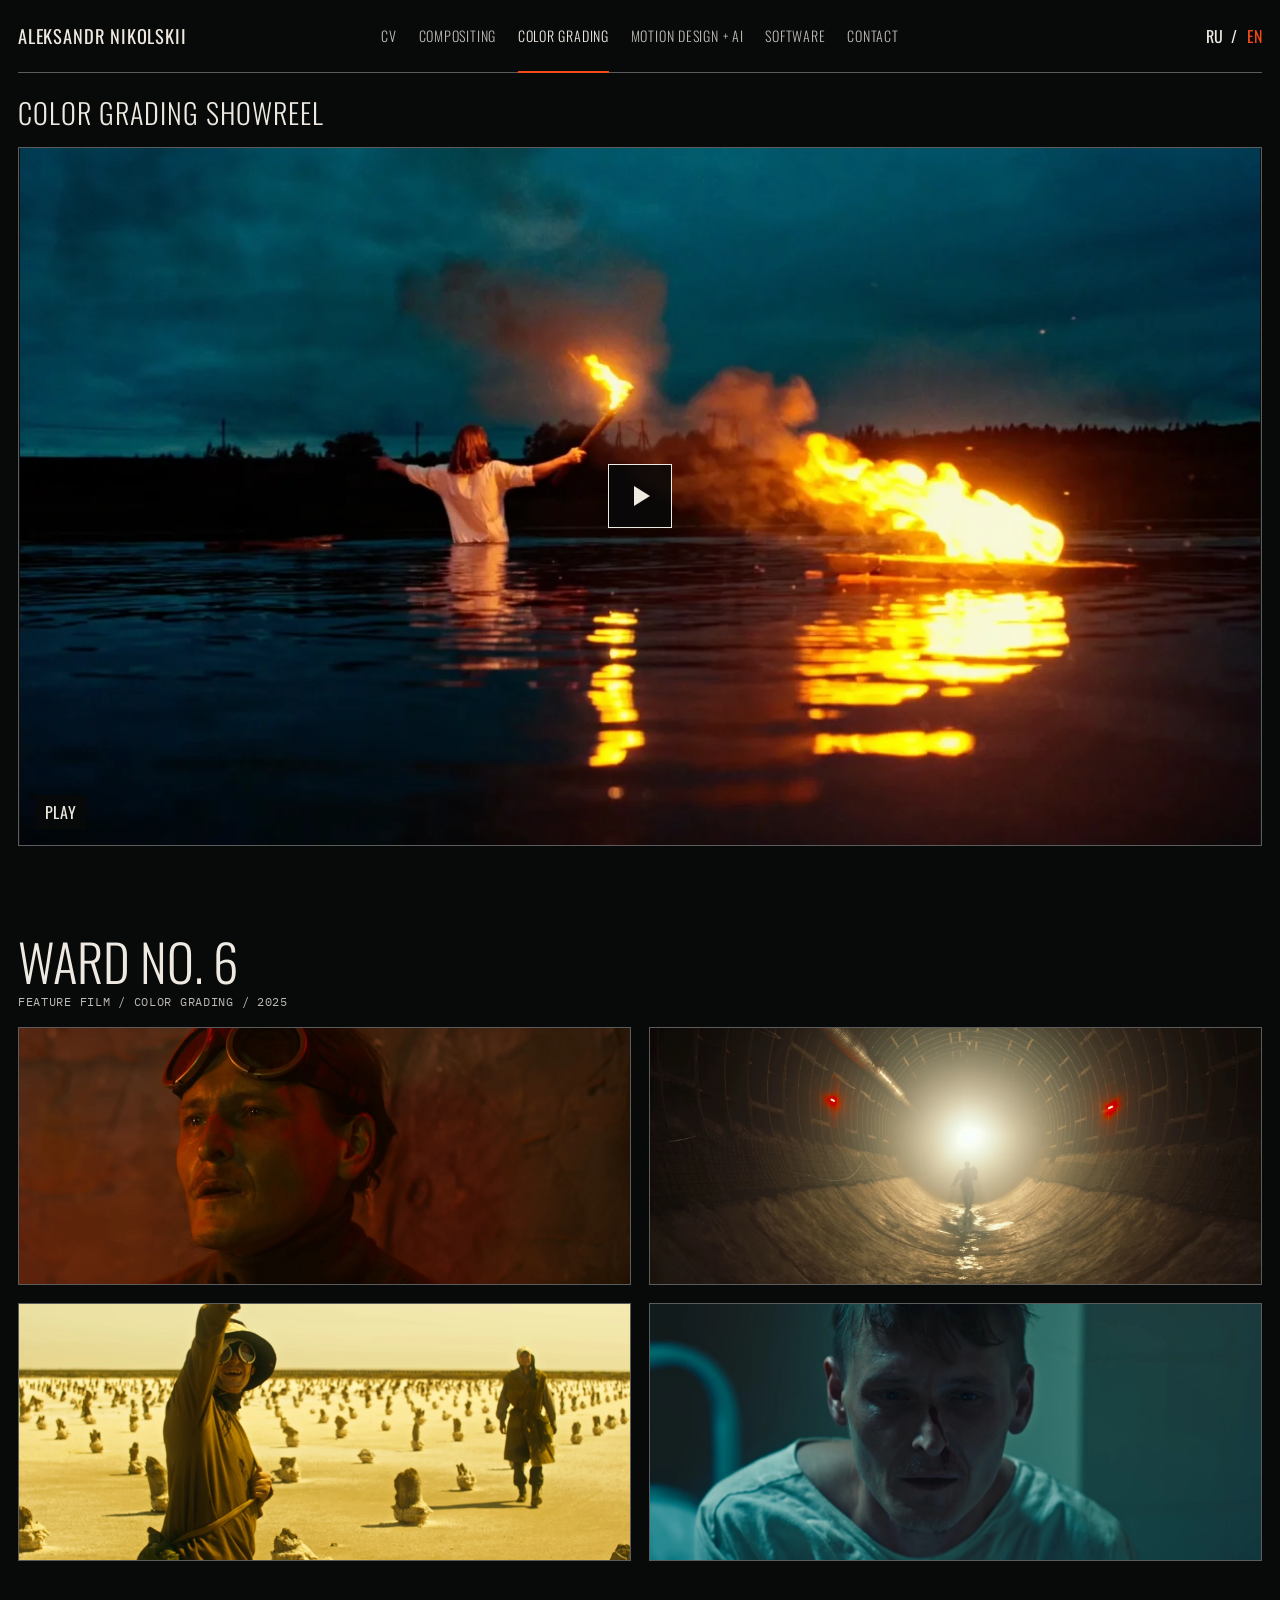
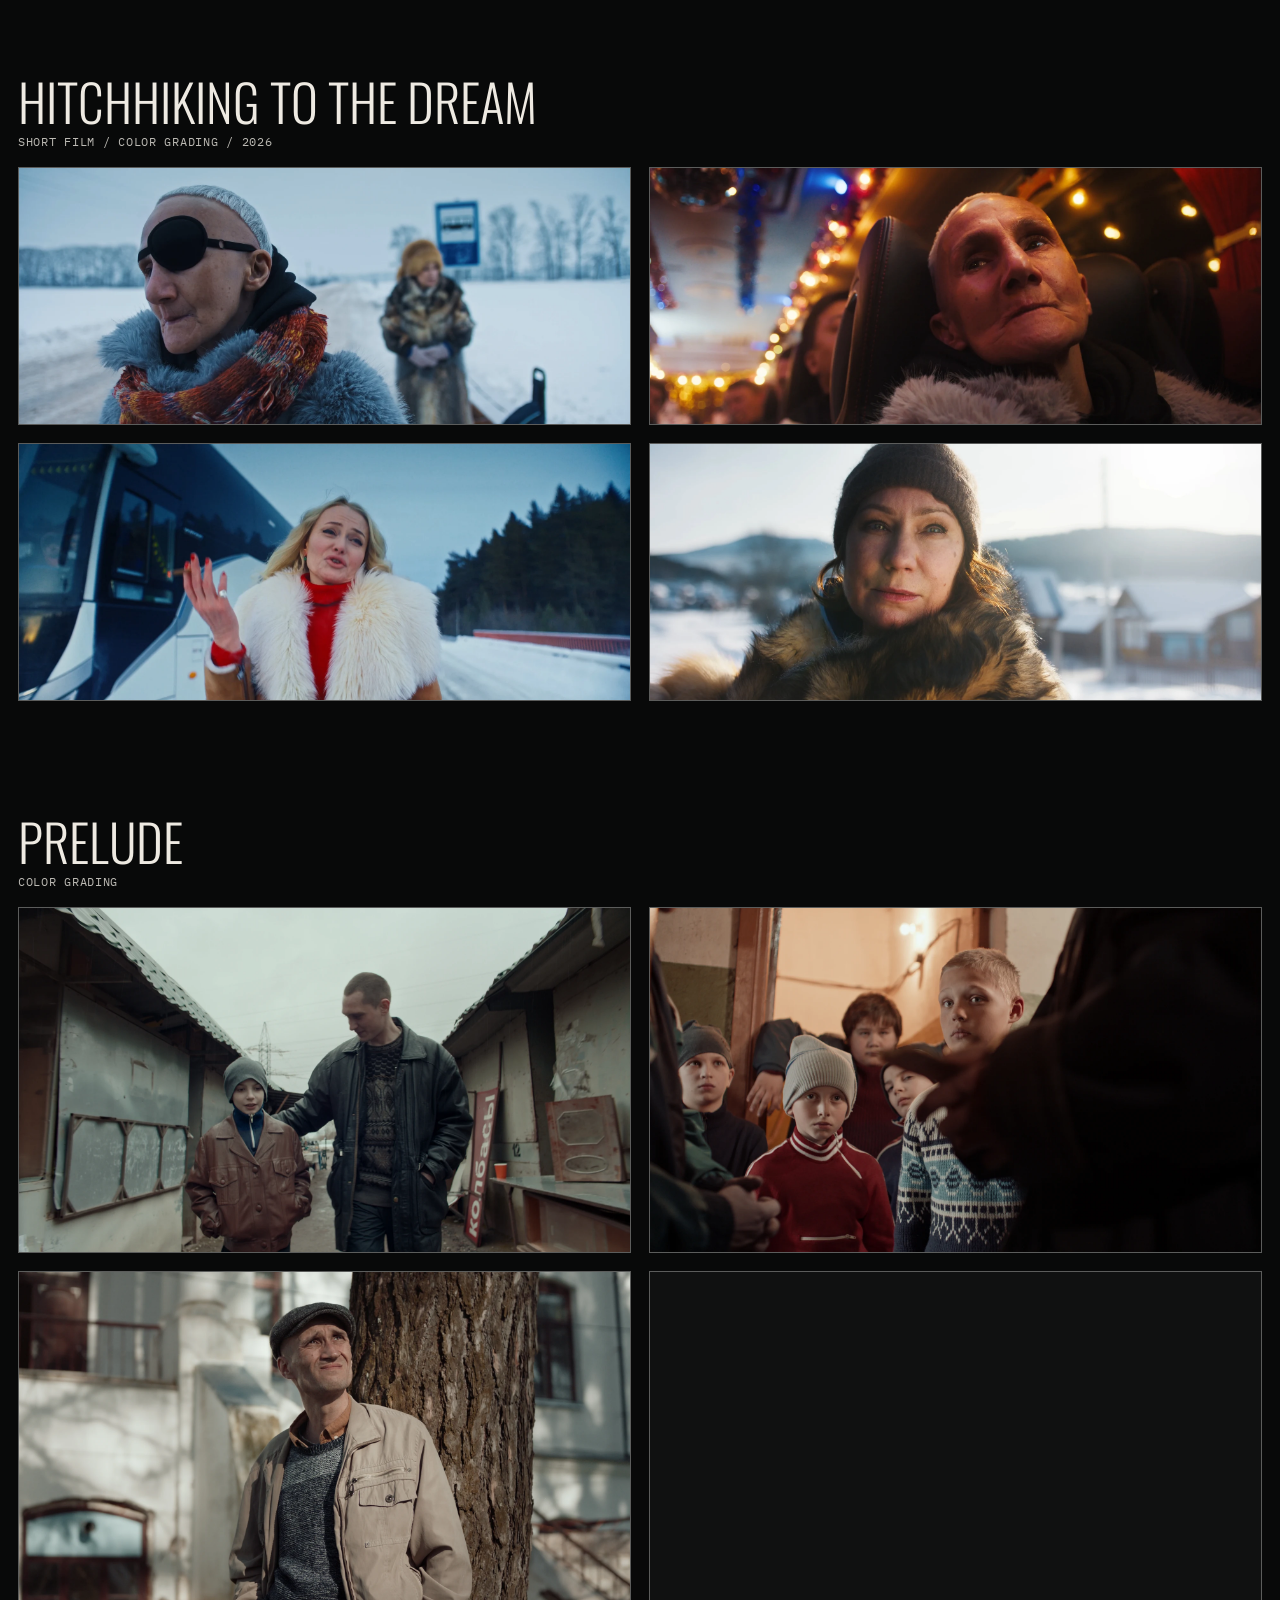
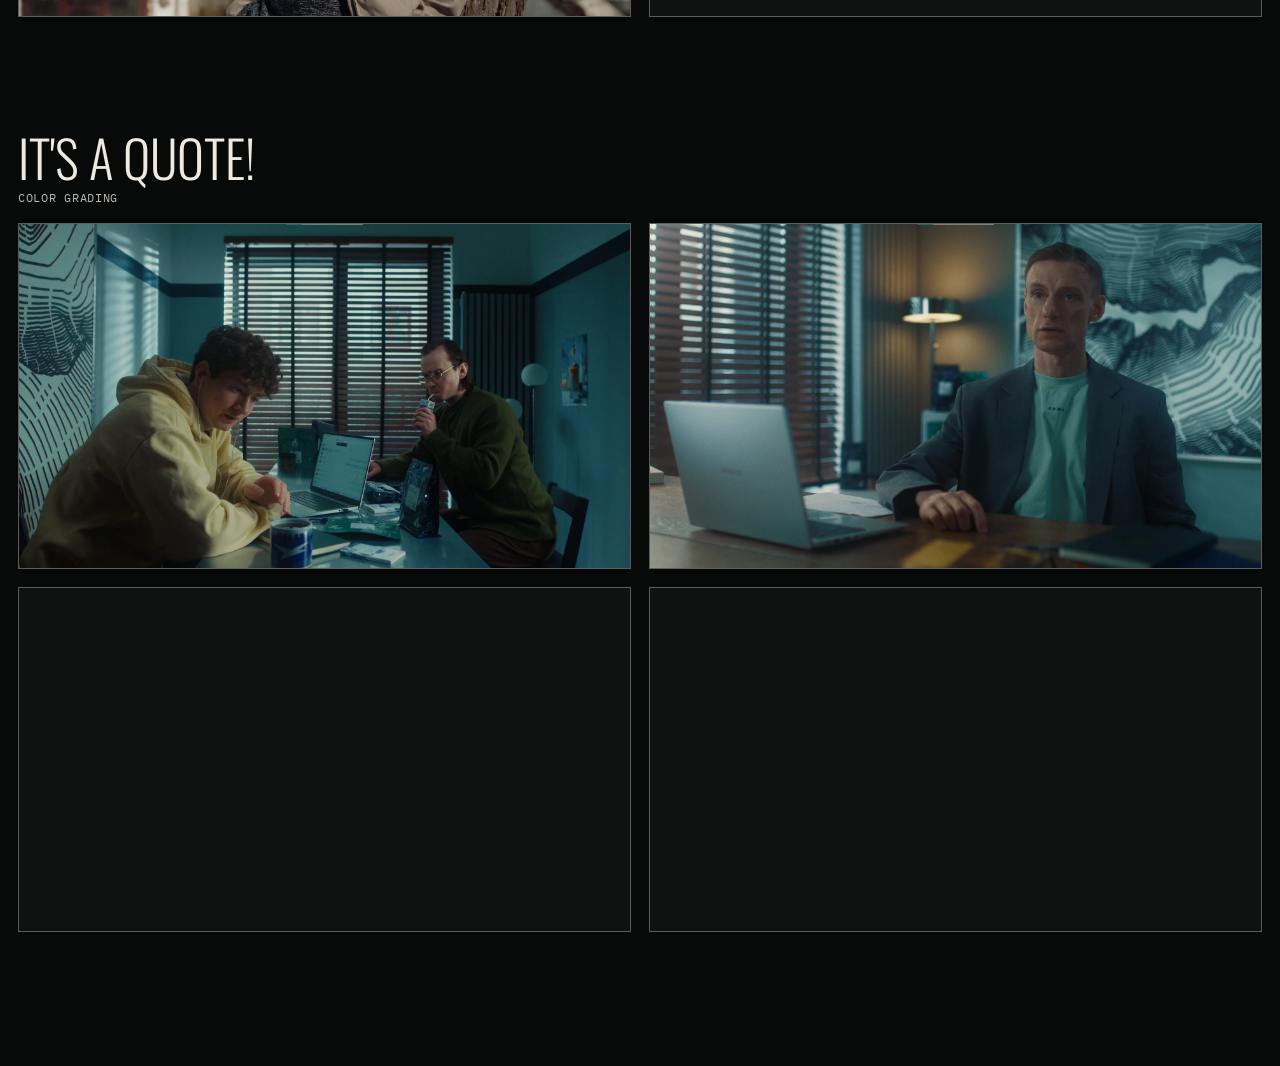
==== color.html @ 674ba4f7 "Publish mobile CV without portrait and consistent Contact labels" ====
<!doctype html>
<html lang="en">
<head>
  <meta charset="utf-8">
  <meta name="viewport" content="width=device-width, initial-scale=1">
  <meta name="description" content="Color grading work by Aleksandr Nikolskii.">
  <meta name="theme-color" content="#080909">
  <link rel="icon" href="assets/favicon.svg" type="image/svg+xml">
  <link rel="stylesheet" href="assets/styles.css?v=20261023-5">
  <title>Aleksandr Nikolskii — Color Grading</title>
</head>
<body data-page="color">
  <!--
  THESIS: The page behaves like a disciplined contact sheet led by a true 16:9 showreel player.
  OWN-WORLD: Matte black, thin rules, equal 16:9 frames, native image color and restrained project metadata.
  STORY: Visitors watch the reel, then compare four equally weighted frames from each project.
  FIRST VIEWPORT: Global navigation, a large 16:9 player and the first project title; the image grid follows immediately.
  FORM: Edit Decision Sheet, approved visual direction, seed 6d0e9949.
  FINISH: unreviewed and undocumented is unfinished; this build ends with the finish review, the verdict, and DESIGN.md
  -->
  <a class="skip-link" href="#main">Skip to color work</a>
  <header class="site-header" data-site-header></header>
  <main class="page-main" id="main">
    <section class="showreel-section">
      <h1 class="showreel-heading">COLOR GRADING SHOWREEL</h1>
      <div class="video-shell" data-color-showreel></div>
    </section>
    <div data-color-projects></div>
  </main>
  <script src="assets/content.js?v=20261023-5"></script>
  <script src="assets/app.js?v=20261023-5"></script>
</body>
</html>
---- assets/styles.css ----
/* Self-hosted Google Fonts, SIL Open Font License; see the adjacent OFL files. */
@font-face { font-family: "Oswald"; font-style: normal; font-weight: 300; font-display: swap; src: url("oswald-300.ttf") format("truetype"); }
@font-face { font-family: "Oswald"; font-style: normal; font-weight: 400; font-display: swap; src: url("oswald-400.ttf") format("truetype"); }
@font-face { font-family: "Oswald"; font-style: normal; font-weight: 500; font-display: swap; src: url("oswald-500.ttf") format("truetype"); }
@font-face { font-family: "IBM Plex Mono"; font-style: normal; font-weight: 300; font-display: swap; src: url("plex-300.ttf") format("truetype"); }
@font-face { font-family: "IBM Plex Mono"; font-style: normal; font-weight: 400; font-display: swap; src: url("plex-400.ttf") format("truetype"); }
@font-face { font-family: "IBM Plex Mono"; font-style: normal; font-weight: 500; font-display: swap; src: url("plex-500.ttf") format("truetype"); }

:root {
  --black: #080909;
  --black-soft: #101111;
  --paper: #eeeae2;
  --paper-muted: #bcbab4;
  --rule: #5b5c5b;
  --rule-soft: #303130;
  --signal: #f24a16;
  --cv-surface: #d0d1cd;
  --gutter: clamp(0.75rem, 1.4vw, 1.5rem);
  --header-height: 4.5rem;
  --display: "Oswald", "Arial Narrow", sans-serif;
  --mono: "IBM Plex Mono", Consolas, monospace;
}

* { box-sizing: border-box; }

html {
  background: var(--black);
  color-scheme: dark;
  scroll-behavior: smooth;
}

body {
  margin: 0;
  min-width: 20rem;
  min-height: 100vh;
  overflow-x: clip;
  background: var(--black);
  color: var(--paper);
  font-family: var(--mono);
  font-size: 1rem;
  line-height: 1.55;
}

body.menu-open { overflow: hidden; }

::selection { background: var(--signal); color: var(--black); }

::-webkit-scrollbar { width: 0.7rem; }
::-webkit-scrollbar-track { background: var(--black); }
::-webkit-scrollbar-thumb { background: var(--rule); border: 0.2rem solid var(--black); }

a { color: inherit; text-decoration: none; }
button { color: inherit; font: inherit; }
img, video, iframe { display: block; width: 100%; }

:focus-visible {
  outline: 2px solid var(--signal);
  outline-offset: 4px;
}

.skip-link {
  position: fixed;
  z-index: 100;
  top: 0.5rem;
  left: 0.5rem;
  padding: 0.75rem 1rem;
  background: var(--paper);
  color: var(--black);
  transform: translateY(-150%);
}

.skip-link:focus { transform: translateY(0); }

.site-header {
  position: relative;
  z-index: 20;
  display: grid;
  grid-template-columns: minmax(12rem, 1fr) auto minmax(8rem, 1fr);
  align-items: center;
  min-height: var(--header-height);
  margin: 0 var(--gutter);
  border-bottom: 1px solid var(--rule);
}

.brand {
  justify-self: start;
  font-family: var(--display);
  font-size: clamp(1.15rem, 1.4vw, 1.45rem);
  font-weight: 400;
  letter-spacing: 0.045em;
  text-transform: uppercase;
  white-space: nowrap;
}

.brand--mobile { display: none; }

.site-nav { display: flex; align-items: stretch; gap: clamp(0.8rem, 1.7vw, 1.85rem); }

.site-nav__link {
  position: relative;
  display: flex;
  align-items: center;
  min-height: var(--header-height);
  color: var(--paper-muted);
  font-family: var(--display);
  font-size: clamp(0.88rem, 1vw, 1.05rem);
  font-weight: 300;
  letter-spacing: 0.055em;
  text-transform: uppercase;
  transition: color 180ms ease-out;
}

.site-nav__link::after {
  position: absolute;
  right: 0;
  bottom: -1px;
  left: 0;
  height: 2px;
  background: var(--signal);
  content: "";
  transform: scaleX(0);
  transform-origin: left;
  transition: transform 180ms cubic-bezier(.16, 1, .3, 1);
}

.site-nav__link:hover,
.site-nav__link.is-active { color: var(--paper); }
.site-nav__link:hover::after,
.site-nav__link.is-active::after { transform: scaleX(1); }

.language-switch {
  justify-self: end;
  display: flex;
  gap: 0.55rem;
  align-items: center;
  font-family: var(--display);
  font-size: 1rem;
  letter-spacing: 0.06em;
}

.language-switch button {
  appearance: none;
  padding: 0.5rem 0;
  border: 0;
  background: transparent;
  cursor: pointer;
}

.language-switch button[aria-current="true"] { color: var(--signal); }
.menu-toggle, .mobile-menu { display: none; }

.page-main {
  width: min(100%, 100rem);
  margin: 0 auto;
  padding: var(--gutter);
}

@keyframes page-reveal {
  from { clip-path: inset(0 0 100% 0); filter: blur(3px); }
  to { clip-path: inset(0); filter: blur(0); }
}

.signal-index { color: var(--signal); font-variant-numeric: tabular-nums; }

.home-main { width: 100%; max-width: none; min-height: 38rem; height: calc(100dvh - var(--header-height)); }

.home-grid {
  display: grid;
  grid-template-columns: repeat(2, minmax(0, 1fr));
  gap: var(--gutter);
  height: 100%;
}

.home-stack {
  display: grid;
  grid-template-rows: repeat(5, minmax(0, 1fr));
  gap: var(--gutter);
  align-content: stretch;
}

.home-cv {
  display: grid;
  grid-template-columns: minmax(0, 0.42fr) minmax(0, 0.58fr);
  align-self: stretch;
  min-height: 0;
  border: 1px solid var(--rule);
  background: var(--cv-surface);
  color: var(--black);
}

.portrait {
  position: relative;
  min-height: 14rem;
  overflow: hidden;
  background: #181918;
}

.portrait img { position: absolute; inset: 0; height: 100%; object-fit: cover; object-position: 50% 0; }
.home-cv .portrait { min-height: 0; aspect-ratio: auto; }

.portrait.is-empty {
  display: grid;
  place-items: center;
  color: #858681;
  font-size: 0.78rem;
  letter-spacing: 0.08em;
  text-transform: uppercase;
}

.portrait.is-empty::before,
.portrait.is-empty::after {
  position: absolute;
  top: 50%;
  left: 50%;
  width: 36%;
  height: 1px;
  background: var(--rule-soft);
  content: "";
}

.portrait.is-empty::before { transform: translate(-50%, -50%) rotate(45deg); }
.portrait.is-empty::after { transform: translate(-50%, -50%) rotate(-45deg); }

.home-cv__copy { display: flex; flex-direction: column; justify-content: center; min-width: 0; padding: clamp(1rem, 2vw, 2rem); border-left: 1px solid var(--rule); container-type: inline-size; }
.home-cv__name { margin: 0 0 0.6rem; color: #3d3f3c; font-size: 0.82rem; font-weight: 400; text-transform: uppercase; }

.home-cv__title {
  max-width: none;
  margin: 0 0 clamp(1.1rem, 2vw, 2rem);
  font-family: var(--display);
  font-size: clamp(1.1rem, 7.7cqw, 3.2rem);
  font-weight: 300;
  hyphens: none;
  line-height: 0.98;
  letter-spacing: 0.015em;
  overflow-wrap: normal;
  text-transform: uppercase;
}

.home-cv__title > span, .cv-intro__title > span { display: block; white-space: nowrap; }
.home-cv__title small, .cv-intro__title small { font: inherit; }

.home-cv__link {
  display: inline-flex;
  gap: 1rem;
  align-items: center;
  font-family: var(--display);
  font-size: clamp(5rem, 8vw, 7rem);
  font-weight: 300;
  line-height: 1;
}

.home-cv__link span:last-child { color: var(--signal); font-size: 0.72em; transition: transform 180ms ease-out; }
.home-cv__link:hover span:last-child { transform: translateX(0.4rem); }
.home-cv :focus-visible { outline-color: var(--black); }

.work-tile {
  position: relative;
  display: grid;
  grid-template-columns: minmax(0, 1fr);
  gap: clamp(1rem, 2vw, 2rem);
  align-items: center;
  min-height: 0;
  overflow: hidden;
  padding: clamp(1rem, 1.7vw, 1.75rem);
  border: 1px solid var(--rule);
  background: var(--black-soft);
  isolation: isolate;
  transition: border-color 180ms ease-out, background-color 180ms ease-out;
}

.work-tile::before {
  position: absolute;
  top: 0;
  bottom: 0;
  left: 0;
  width: 1px;
  z-index: 0;
  background: var(--signal);
  content: "";
  opacity: 0;
  transition: opacity 180ms ease-out;
}

.work-tile:hover::before { opacity: 1; }
.work-tile:hover { border-color: var(--paper-muted); background: #141515; }

.work-tile__label {
  position: relative;
  z-index: 2;
  display: flex;
  align-items: center;
  justify-content: space-between;
  font-family: var(--display);
  font-size: clamp(1.9rem, 2.7vw, 3.25rem);
  font-weight: 300;
  line-height: 1;
  letter-spacing: 0.025em;
  text-transform: uppercase;
}

.work-tile__label span:last-child { color: var(--signal); }

.work-tile__label { gap: 1rem; }
.work-tile__label span:last-child { flex: 0 0 auto; }
.work-tile--contacts { background: transparent; }

.work-tile__icon {
  position: relative;
  z-index: 2;
  width: clamp(6.25rem, 10vw, 10rem);
  height: auto;
  overflow: visible;
  fill: none;
  stroke: var(--paper-muted);
  stroke-linecap: square;
  stroke-linejoin: miter;
  stroke-width: 1.4;
  transition: transform 300ms cubic-bezier(.16, 1, .3, 1), stroke 180ms ease-out;
}

.work-tile:hover .work-tile__icon { stroke: var(--paper); transform: translateX(-0.35rem); }
.work-tile--color .icon-red { stroke: #f24a16; }
.work-tile--color .icon-green { stroke: #41a86a; }
.work-tile--color .icon-blue { stroke: #4d79c7; }
.work-tile--compositing .work-tile__icon path { fill: var(--signal); stroke: none; opacity: 0.28; }
.work-tile--motion .work-tile__icon rect { fill: var(--signal); stroke: var(--signal); }

.page-title {
  margin: 0;
  font-family: var(--display);
  font-size: clamp(3rem, 7vw, 7rem);
  font-weight: 300;
  line-height: 0.92;
  letter-spacing: 0.01em;
  text-transform: uppercase;
}

.video-shell {
  position: relative;
  min-width: 0;
}

.video-stage {
  position: relative;
  aspect-ratio: 16 / 9;
  border: 1px solid var(--rule);
  background: #101111;
}

.video-shell iframe,
.video-shell video { position: absolute; inset: 0; width: 100%; height: 100%; border: 0; object-fit: contain; }

.video-poster {
  position: absolute;
  inset: 0;
  width: 100%;
  height: 100%;
  padding: 0;
  border: 0;
  background: var(--black-soft);
  cursor: pointer;
}
.video-poster img { height: 100%; object-fit: contain; }
.video-play {
  position: absolute;
  top: 50%;
  left: 50%;
  display: grid;
  width: 4rem;
  height: 4rem;
  place-items: center;
  background: rgba(8, 9, 9, 0.88);
  border: 1px solid var(--paper);
  transform: translate(-50%, -50%);
}
.video-play::after {
  width: 0;
  height: 0;
  margin-left: .2rem;
  border-top: .65rem solid transparent;
  border-bottom: .65rem solid transparent;
  border-left: 1rem solid var(--paper);
  content: "";
}
.video-poster:hover .video-play { border-color: var(--signal); }
.video-poster__label { position: absolute; bottom: 1rem; left: 1rem; padding: .3rem .6rem; background: rgba(8,9,9,.88); font-family: var(--display); font-size: 1rem; letter-spacing: .05em; }
.video-providers { display: flex; justify-content: flex-end; gap: .5rem; margin-top: .5rem; }
.video-providers button {
  min-height: 2.75rem;
  padding: .35rem .8rem;
  border: 1px solid transparent;
  background: transparent;
  color: var(--paper-muted);
  cursor: pointer;
  font-size: .8rem;
}
.video-providers button[aria-pressed="true"] {
  border-color: var(--rule);
  color: var(--paper);
}
.video-providers button:hover { color: var(--signal); }

.video-placeholder {
  display: grid;
  place-items: center;
  align-content: center;
  gap: 0.7rem;
  min-width: 100%;
  min-height: 100%;
  color: var(--paper-muted);
  text-align: center;
}

.video-placeholder::before {
  position: absolute;
  inset: 0;
  background: linear-gradient(29deg, transparent 49.9%, var(--rule-soft) 50%, transparent 50.1%);
  content: "";
}

.video-placeholder > * { position: relative; z-index: 1; }
.video-placeholder strong { font-family: var(--display); font-size: clamp(1.5rem, 3vw, 3rem); font-weight: 300; letter-spacing: .04em; text-transform: uppercase; }
.video-placeholder small { color: #81827e; font-size: 0.68rem; letter-spacing: 0.09em; text-transform: uppercase; }

.video-placeholder__play {
  width: 0;
  height: 0;
  border-top: 0.75rem solid transparent;
  border-bottom: 0.75rem solid transparent;
  border-left: 1.2rem solid var(--signal);
}

.showreel-section { margin-bottom: clamp(2.5rem, 7vw, 7rem); }

.showreel-heading {
  display: flex;
  justify-content: space-between;
  gap: 1rem;
  align-items: baseline;
  margin: 0 0 0.75rem;
  font-family: var(--display);
  font-size: clamp(1.5rem, 2.2vw, 2.3rem);
  font-weight: 300;
  letter-spacing: 0.035em;
  text-transform: uppercase;
}

.project-block { margin-bottom: clamp(3.5rem, 9vw, 8rem); }
.project-header { margin: 0 0 1rem; }
.project-header h1 { margin: 0; font-family: var(--display); font-size: clamp(2.1rem, 4vw, 4.2rem); font-weight: 300; line-height: 1; text-transform: uppercase; }
.project-header p { margin: 0.35rem 0 0; color: var(--paper-muted); font-size: 0.74rem; letter-spacing: .06em; text-transform: uppercase; }

.stills-grid { display: grid; grid-template-columns: repeat(2, minmax(0, 1fr)); gap: var(--gutter); }

.still { position: relative; min-width: 0; margin: 0; overflow: hidden; border: 1px solid var(--rule); background: var(--black-soft); }
.still img { display: block; width: 100%; height: auto; object-fit: contain; }

.cv-page { border: 1px solid var(--rule); padding: clamp(1rem, 3vw, 3rem); }

.cv-intro {
  display: grid;
  grid-template-columns: minmax(12rem, 18rem) minmax(0, 1fr);
  gap: clamp(1.5rem, 4vw, 4rem);
  align-items: center;
  padding-bottom: clamp(2rem, 5vw, 5rem);
}

.cv-intro .portrait { min-height: 0; aspect-ratio: 3 / 4; }
.cv-intro__copy h1 { margin: 0 0 0.65rem; color: var(--paper-muted); font-size: 0.85rem; font-weight: 400; text-transform: uppercase; }
.cv-intro__copy { min-width: 0; container-type: inline-size; }

.cv-intro__title {
  max-width: none;
  margin: 0 0 1.3rem;
  font-family: var(--display);
  font-size: clamp(1.2rem, 7.7cqw, 4.5rem);
  font-weight: 300;
  line-height: 0.93;
  letter-spacing: 0.01em;
  text-transform: uppercase;
}

.cv-about { max-width: 72ch; margin: 0; color: var(--paper-muted); }

.cv-row {
  display: grid;
  grid-template-columns: minmax(8rem, 0.22fr) minmax(0, 1fr);
  gap: clamp(1rem, 3vw, 3rem);
  padding: clamp(1.3rem, 2.5vw, 2.5rem) 0;
  border-top: 1px solid var(--rule);
}

.cv-row__label { margin: 0; color: var(--signal); font-family: var(--display); font-size: 1.2rem; font-weight: 400; letter-spacing: .04em; }
.cv-entry + .cv-entry { margin-top: 1.4rem; }
.cv-entry__meta { margin: 0 0 0.3rem; color: var(--paper-muted); font-size: 0.72rem; }
.cv-entry h2 { margin: 0 0 0.35rem; font-family: var(--display); font-size: 1.45rem; font-weight: 400; text-transform: uppercase; }
.cv-entry p:last-child, .cv-row__content > p { max-width: 72ch; margin: 0; }

.cv-bullets,
.skill-list {
  display: grid;
  gap: 0.72rem;
  max-width: 72ch;
  margin: 1.15rem 0 0;
  padding: 0;
  list-style: none;
}

.cv-bullets li,
.skill-list li {
  position: relative;
  padding-left: 1.25rem;
}

.cv-bullets li::before,
.skill-list li::before {
  position: absolute;
  top: 0.68em;
  left: 0;
  width: 0.36rem;
  height: 0.36rem;
  background: var(--signal);
  content: "";
}

.skill-list { margin-top: 0; }
.skill-list strong { display: block; margin-bottom: 0.12rem; font-family: var(--display); font-size: 1.18rem; font-weight: 400; text-transform: uppercase; }
.skill-list span { color: var(--paper-muted); }

.software-grid {
  display: grid;
  grid-template-columns: repeat(6, minmax(0, 1fr));
  gap: 1px;
  margin-top: 1.6rem;
  border: 1px solid var(--rule-soft);
  background: var(--rule-soft);
}

.software-badge {
  display: grid;
  grid-template-rows: 3.25rem auto;
  gap: 0.55rem;
  place-items: center;
  min-width: 0;
  padding: 0.8rem 0.35rem;
  background: var(--black);
  color: var(--paper-muted);
  font-size: 0.58rem;
  line-height: 1.25;
  text-align: center;
  text-transform: uppercase;
}

.software-badge__icon { display: grid; width: 3.1rem; height: 3.1rem; place-items: center; }
.software-badge img { width: 100%; height: 100%; object-fit: contain; }

.cv-footer { display: flex; justify-content: flex-end; padding-top: 1.5rem; border-top: 1px solid var(--rule); }
.text-action { color: var(--signal); font-family: var(--display); font-size: 1.35rem; letter-spacing: .04em; text-transform: uppercase; }
[aria-disabled="true"] { cursor: default; opacity: 0.62; pointer-events: none; }

.links-module { border-top: 1px solid var(--rule); }
.links-module h2 { margin: 0; padding: 0.85rem 0; color: var(--paper-muted); font-size: 0.75rem; font-weight: 400; letter-spacing: .07em; }
.project-link { display: grid; grid-template-columns: 4rem 1fr auto; gap: 1rem; padding: 1.2rem 0; border-top: 1px solid var(--rule-soft); text-transform: uppercase; }
.project-link:hover { color: var(--signal); }

.motion-project { margin-bottom: clamp(3.5rem, 8vw, 7rem); }
.project-credits { display: grid; gap: 1.25rem; margin: 1.5rem 0 0; font-size: clamp(1.375rem, 1.8vw, 1.625rem); line-height: 1.5; }
.project-credits > div { display: grid; grid-template-columns: 10rem minmax(0, 1fr); gap: 1.25rem; }
.project-credits dt { color: var(--paper-muted); font-size: 1.125rem; }
.project-credits dd { max-width: 75ch; margin: 0; }
.motion-project .project-header p { font-size: 1rem; line-height: 1.5; letter-spacing: .025em; }

.discipline-notes { display: grid; grid-template-columns: minmax(10rem, .4fr) minmax(0, 1fr); gap: 2rem; padding: 2rem 0 3rem; border-top: 1px solid var(--rule); }
.discipline-notes h2 { margin: 0; font: 400 2rem/1.15 var(--display); text-transform: uppercase; }
.discipline-notes p, .software-details p { max-width: 72ch; margin: 0; }
.discipline-notes ul, .software-details ul { display: grid; gap: .75rem; max-width: 72ch; margin: 1.5rem 0; padding-left: 1.25rem; }
.discipline-notes li::marker, .software-details li::marker { color: var(--signal); }
.discipline-notes__tools { color: var(--paper-muted); font-size: 1rem; }

.software-main { padding-top: clamp(2.5rem, 7vw, 7rem); padding-bottom: clamp(4rem, 9vw, 9rem); }
.software-intro { display: grid; grid-template-columns: minmax(14rem, 0.55fr) minmax(0, 1fr); gap: clamp(2rem, 6vw, 7rem); align-items: end; margin-bottom: clamp(3rem, 8vw, 8rem); }
.software-intro h1 { margin: 0; font-family: var(--display); font-size: clamp(4rem, 9vw, 9rem); font-weight: 300; line-height: .86; letter-spacing: .01em; }
.software-intro p { max-width: 52ch; margin: 0; color: var(--paper-muted); font-size: clamp(.9rem, 1.15vw, 1.08rem); }
.software-list { border-top: 1px solid var(--rule); }
.software-row { display: grid; grid-template-columns: minmax(0, 1fr) auto; gap: clamp(1rem, 3vw, 3rem); align-items: center; min-height: clamp(7rem, 11vw, 10rem); border-bottom: 1px solid var(--rule); transition: color 180ms ease-out, background-color 180ms ease-out; }
.software-row[href]:hover { background: var(--black-soft); color: var(--paper); }
.software-row[aria-disabled="true"] { opacity: .58; }
.software-row__mark { display: grid; width: 4rem; height: 4rem; place-items: center; border: 1px solid var(--rule-soft); }
.software-row__mark svg { width: 2.8rem; fill: none; stroke: var(--signal); stroke-width: 1.5; }
.software-row strong { display: block; font-family: var(--display); font-size: clamp(2rem, 4vw, 4.2rem); font-weight: 300; line-height: 1; text-transform: uppercase; }
.software-row small { display: block; margin-top: .45rem; color: var(--paper-muted); font-size: .7rem; letter-spacing: .07em; }
.software-row__arrow { color: var(--signal); font-family: var(--display); font-size: clamp(2rem, 3.5vw, 4rem); }
.software-entry { border-bottom: 1px solid var(--rule); }
.software-entry .software-row { border-bottom: 0; padding-block: 1.5rem; }
.software-details { padding: 0 0 2rem; font-size: 1rem; line-height: 1.65; }
.software-details ul { margin-bottom: 0; }

.contacts-main {
  display: grid;
  align-content: center;
  min-height: calc(100dvh - var(--header-height));
  padding-top: clamp(3rem, 8vw, 8rem);
  padding-bottom: clamp(3rem, 8vw, 8rem);
}

.contacts-layout { width: min(100%, 66rem); margin: 0 auto; }
.contacts-heading { max-width: 24ch; margin: 0 0 clamp(2rem, 3vw, 3rem); font-family: var(--display); font-size: clamp(2.75rem, 4vw, 4.5rem); font-weight: 300; line-height: 1.1; text-transform: uppercase; text-wrap: balance; }
.contact-link { display: grid; grid-template-columns: minmax(7rem, .25fr) 2rem 1fr auto; gap: 1rem; align-items: center; padding: clamp(1.2rem, 2.5vw, 2.4rem); border: 1px solid var(--rule); font-family: var(--display); font-size: clamp(1.55rem, 3.2vw, 3rem); font-weight: 300; text-transform: uppercase; }
.contact-link[hidden] { display: none; }
.contact-link + .contact-link { margin-top: var(--gutter); }
.contact-link:first-of-type { background: var(--paper); color: var(--black); }
.contact-link--primary { background: var(--paper); color: var(--black); }
.contact-link span:last-child { color: var(--signal); }

@media (max-width: 64rem) {
  .site-header { grid-template-columns: auto 1fr auto auto; gap: 1rem; min-height: 3.75rem; }
  .brand--desktop, .site-nav { display: none; }
  .brand--mobile { display: block; }
  .language-switch { grid-column: 3; }
  .menu-toggle {
    position: relative;
    z-index: 2;
    grid-column: 4;
    display: grid;
    gap: 0.32rem;
    width: 2.5rem;
    height: 2.5rem;
    place-content: center;
    padding: 0;
    border: 0;
    background: transparent;
    cursor: pointer;
  }
  .menu-toggle span { display: block; width: 1.65rem; height: 1px; background: var(--paper); transition: transform 180ms ease-out, opacity 180ms ease-out; }
  .menu-toggle[aria-expanded="true"] span:nth-child(1) { transform: translateY(0.38rem) rotate(45deg); }
  .menu-toggle[aria-expanded="true"] span:nth-child(2) { opacity: 0; }
  .menu-toggle[aria-expanded="true"] span:nth-child(3) { transform: translateY(-0.38rem) rotate(-45deg); }
  .mobile-menu {
    position: fixed;
    top: calc(3.75rem + 1px);
    right: var(--gutter);
    left: var(--gutter);
    z-index: 1;
    display: block;
    max-height: calc(100dvh - 4.5rem);
    overflow: hidden;
    background: var(--black);
    opacity: 0;
    pointer-events: none;
    transform: translateY(-0.5rem);
    transition: opacity 180ms ease-out, transform 350ms cubic-bezier(.16, 1, .3, 1), visibility 0s linear 350ms;
    visibility: hidden;
  }
  .menu-open .mobile-menu { border: 1px solid var(--rule); opacity: 1; pointer-events: auto; transform: translateY(0); transition-delay: 0s; visibility: visible; }
  .menu-open main { opacity: 0.2; }
  .mobile-menu__link { display: grid; grid-template-columns: 1fr auto; gap: 0.8rem; align-items: center; min-height: 4.5rem; padding: 0 1rem; border-bottom: 1px solid var(--rule); font-family: var(--display); font-size: 1.5rem; letter-spacing: .025em; text-transform: uppercase; }
  .mobile-menu__link:last-child { border-bottom: 0; }
  .mobile-menu__link.is-active, .mobile-menu__link:hover { color: var(--signal); }
  .home-cv { grid-template-columns: 1fr; grid-template-rows: minmax(0, 1fr) auto; }
  .home-cv__copy { border-left: 0; border-top: 1px solid var(--rule); }
  .home-cv__title { font-size: clamp(1.25rem, 7cqw, 2.5rem); margin-bottom: 1rem; }
  .home-cv .portrait { container-type: size; background: #242424; }
  .home-cv .portrait img { width: min(100%, 81cqh); margin-inline: auto; }
  .cv-intro { grid-template-columns: minmax(11rem, 15rem) minmax(0, 1fr); }
  .software-grid { grid-template-columns: repeat(3, minmax(0, 1fr)); }
}

@media (max-width: 42rem) {
  :root { --gutter: 0.7rem; --header-height: 3.75rem; }
  body { font-size: 0.94rem; }
  .site-header { margin: 0 var(--gutter); gap: 0.5rem; }
  .brand { font-size: 1rem; }
  .language-switch { gap: 0.35rem; font-size: 0.9rem; }
  .page-main { padding-top: var(--gutter); }
  .home-main { height: auto; min-height: calc(100svh - var(--header-height)); }
  .home-grid { grid-template-columns: 1fr; grid-template-rows: auto 1fr; height: auto; min-height: calc(100svh - var(--header-height) - 2 * var(--gutter)); }
  .home-cv { grid-template-columns: 1fr; grid-template-rows: auto; padding: 1.25rem; }
  .home-cv .portrait, .home-cv__name { display: none; }
  .home-cv__copy { display: flex; gap: 1rem; padding: 0; border: 0; }
  .home-cv__title { margin: 0; font-size: clamp(1.1rem, 7.7cqw, 2.5rem); }
  .home-cv__link { font-size: clamp(4.5rem, 20vw, 6rem); }
  .home-stack { grid-template-rows: repeat(5, minmax(4.5rem, 1fr)); }
  .work-tile { min-height: 4.5rem; padding: 1rem; }
  .work-tile__label { font-size: clamp(1.6rem, 6.5vw, 2.5rem); }
  .work-tile__icon { width: clamp(5rem, 24vw, 7.5rem); }
  .showreel-section { margin-bottom: 3.2rem; }
  .stills-grid { grid-template-columns: 1fr; }
  .project-block { margin-bottom: 4.5rem; }
  .project-header h1 { font-size: clamp(2rem, 10vw, 3.4rem); }
  .cv-page { padding: 0.9rem; }
  .cv-intro { grid-template-columns: 1fr; gap: 1.25rem; align-items: center; }
  .cv-intro .portrait { width: min(100%, 13rem); aspect-ratio: 3 / 4; }
  .cv-intro__copy h1 { font-size: 0.66rem; }
  .cv-intro__title { margin-bottom: 0; font-size: clamp(1.2rem, 7.7cqw, 3rem); }
  .cv-row { grid-template-columns: 1fr; gap: 0.7rem; }
  .software-grid { grid-template-columns: repeat(2, minmax(0, 1fr)); }
  .project-link { grid-template-columns: 2.2rem 1fr auto; font-size: 0.78rem; }
  .software-intro { grid-template-columns: 1fr; gap: 1rem; margin-bottom: 3rem; }
  .software-intro h1 { font-size: clamp(4rem, 21vw, 7rem); }
  .software-row { grid-template-columns: minmax(0, 1fr) auto; min-height: 7rem; }
  .software-row__mark { width: 3.2rem; height: 3.2rem; }
  .software-row__mark svg { width: 2.3rem; }
  .software-row strong { font-size: clamp(1.7rem, 8vw, 2.8rem); }
  .project-credits > div { grid-template-columns: 1fr; gap: .35rem; }
  .discipline-notes { grid-template-columns: 1fr; gap: 1rem; padding: 1.5rem 0 2rem; }
  .discipline-notes h2 { font-size: 1.75rem; }
  .contacts-main { align-content: start; padding-inline: calc(var(--gutter) + .75rem); }
  .contacts-heading { margin-top: clamp(2rem, 8svh, 5rem); font-size: clamp(2.5rem, 11vw, 3.5rem); }
  .contact-link { grid-template-columns: 1fr auto; gap: 0.4rem 1rem; font-size: 1.9rem; }
  .contact-link span:nth-child(2) { display: none; }
  .contact-link span:nth-child(3) { grid-row: 2; color: var(--black); font-family: var(--mono); font-size: 0.95rem; }
  .contact-link span:last-child { grid-column: 2; grid-row: 1 / span 2; }
}

@media (prefers-reduced-motion: reduce) {
  html { scroll-behavior: auto; }
  *, *::before, *::after { animation-duration: 0.01ms !important; animation-iteration-count: 1 !important; transition-duration: 0.01ms !important; }
}
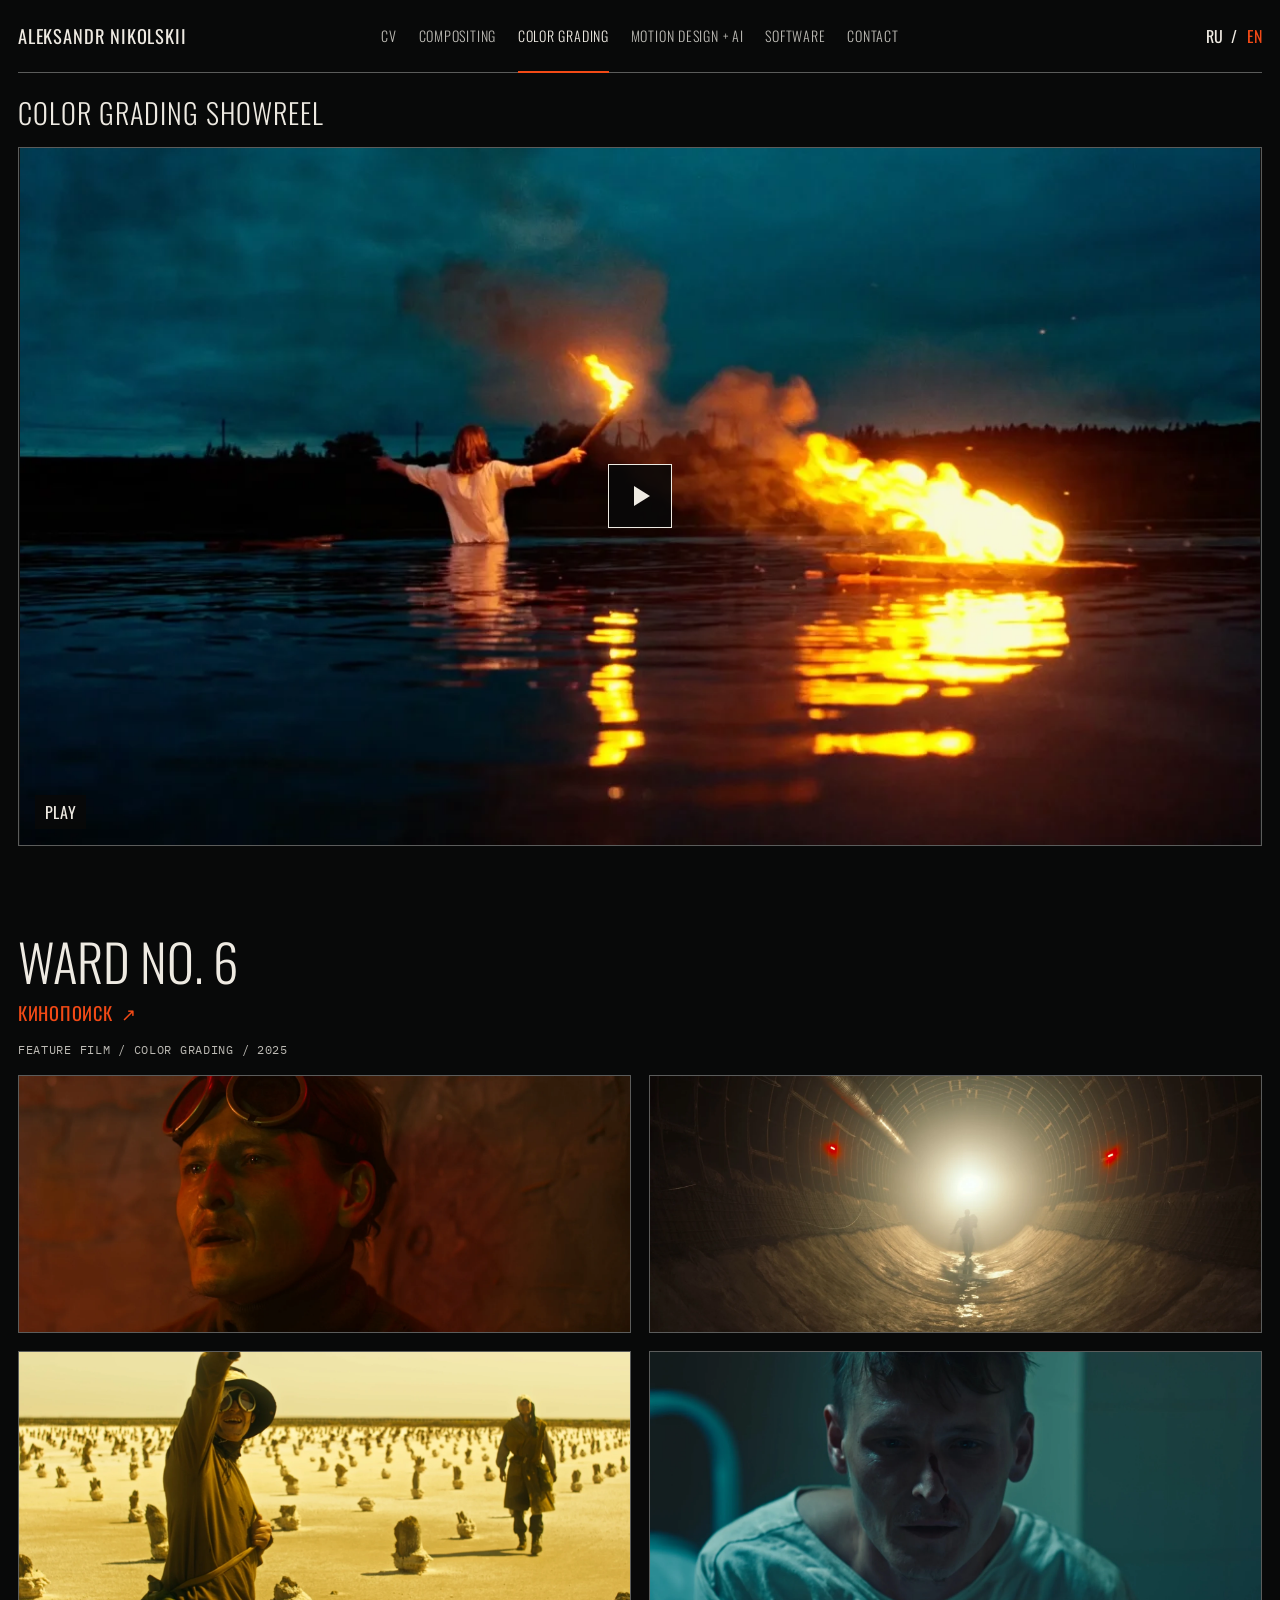
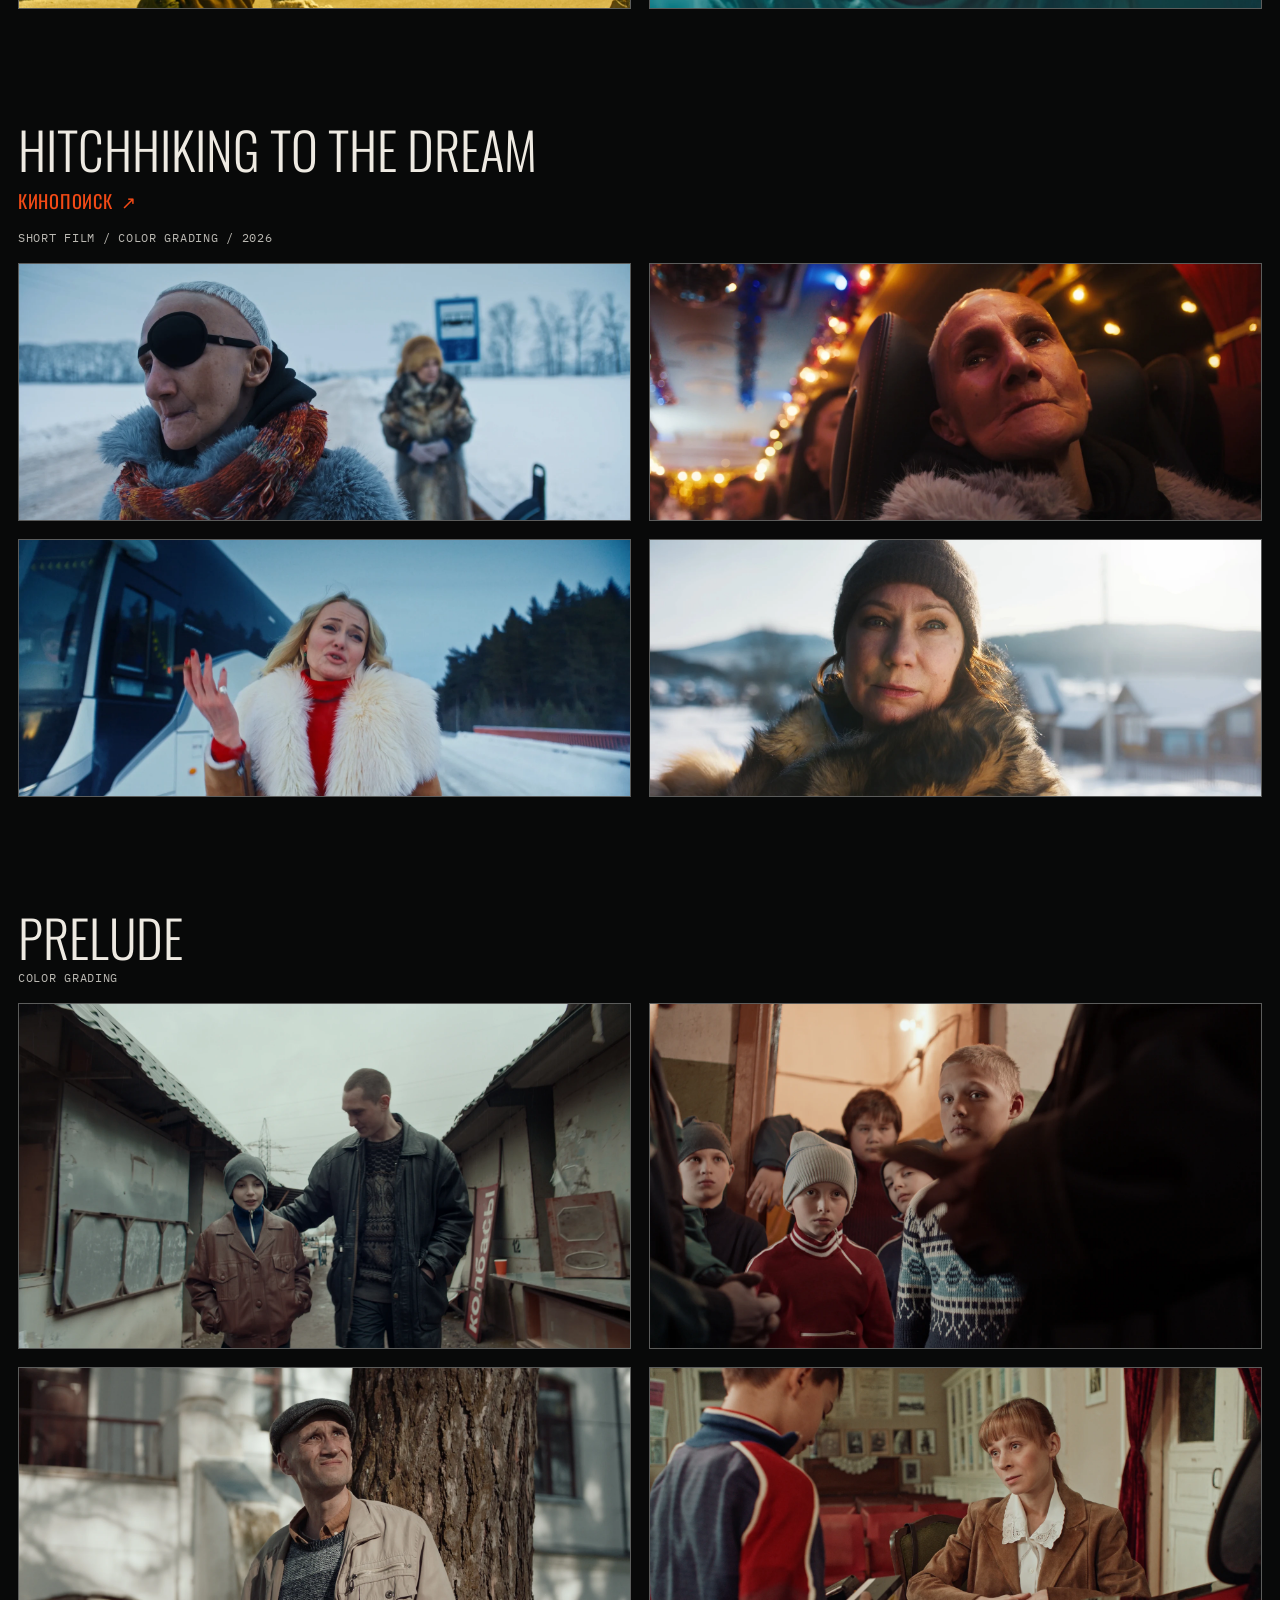
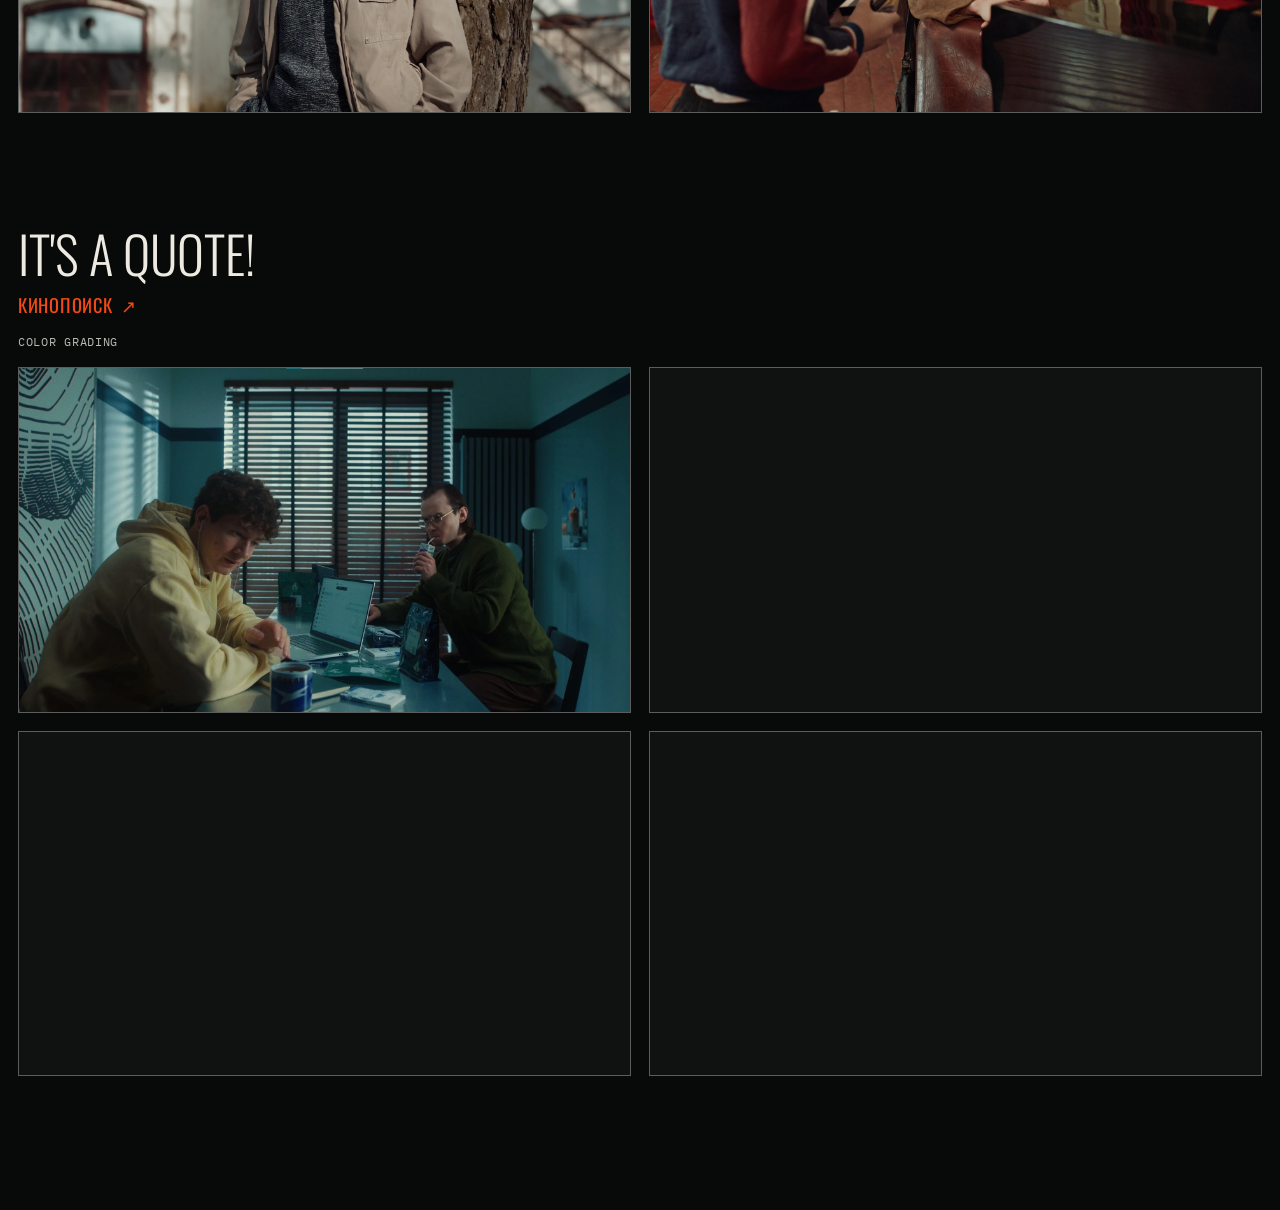
==== commit 9f043bfe: "Publish responsive home and expanded project content" ====
--- a/color.html
+++ b/color.html
@@ -6,7 +6,7 @@
   <meta name="description" content="Color grading work by Aleksandr Nikolskii.">
   <meta name="theme-color" content="#080909">
   <link rel="icon" href="assets/favicon.svg" type="image/svg+xml">
-  <link rel="stylesheet" href="assets/styles.css?v=20261023-5">
+  <link rel="stylesheet" href="assets/styles.css?v=20261023-6">
   <title>Aleksandr Nikolskii — Color Grading</title>
 </head>
 <body data-page="color">
@@ -27,7 +27,7 @@
     </section>
     <div data-color-projects></div>
   </main>
-  <script src="assets/content.js?v=20261023-5"></script>
-  <script src="assets/app.js?v=20261023-5"></script>
+  <script src="assets/content.js?v=20261023-6"></script>
+  <script src="assets/app.js?v=20261023-6"></script>
 </body>
 </html>
--- a/assets/styles.css
+++ b/assets/styles.css
@@ -166,7 +166,7 @@
 
 .home-grid {
   display: grid;
-  grid-template-columns: repeat(2, minmax(0, 1fr));
+  grid-template-columns: minmax(0, 1.15fr) minmax(0, 1fr);
   gap: var(--gutter);
   height: 100%;
 }
@@ -180,7 +180,7 @@
 
 .home-cv {
   display: grid;
-  grid-template-columns: minmax(0, 0.42fr) minmax(0, 0.58fr);
+  grid-template-columns: minmax(0, 0.52fr) minmax(0, 0.48fr);
   align-self: stretch;
   min-height: 0;
   border: 1px solid var(--rule);
@@ -450,6 +450,8 @@
 .project-header { margin: 0 0 1rem; }
 .project-header h1 { margin: 0; font-family: var(--display); font-size: clamp(2.1rem, 4vw, 4.2rem); font-weight: 300; line-height: 1; text-transform: uppercase; }
 .project-header p { margin: 0.35rem 0 0; color: var(--paper-muted); font-size: 0.74rem; letter-spacing: .06em; text-transform: uppercase; }
+.project-kinopoisk { display: inline-flex; align-items: center; gap: .5rem; min-height: 2.75rem; margin-top: .25rem; color: var(--signal); font: 400 1.15rem/1.2 var(--display); letter-spacing: .04em; text-transform: uppercase; text-underline-offset: .25em; }
+.project-kinopoisk:hover { text-decoration: underline; }
 
 .stills-grid { display: grid; grid-template-columns: repeat(2, minmax(0, 1fr)); gap: var(--gutter); }
 
@@ -577,6 +579,8 @@
 .discipline-notes ul, .software-details ul { display: grid; gap: .75rem; max-width: 72ch; margin: 1.5rem 0; padding-left: 1.25rem; }
 .discipline-notes li::marker, .software-details li::marker { color: var(--signal); }
 .discipline-notes__tools { color: var(--paper-muted); font-size: 1rem; }
+.discipline-notes h3 { margin: 2rem 0 .75rem; font: 400 clamp(1.6rem, 2.5vw, 2rem)/1.2 var(--display); text-transform: uppercase; }
+.discipline-notes .discipline-notes__tools { margin-top: 1.5rem; }
 
 .software-main { padding-top: clamp(2.5rem, 7vw, 7rem); padding-bottom: clamp(4rem, 9vw, 9rem); }
 .software-intro { display: grid; grid-template-columns: minmax(14rem, 0.55fr) minmax(0, 1fr); gap: clamp(2rem, 6vw, 7rem); align-items: end; margin-bottom: clamp(3rem, 8vw, 8rem); }
@@ -584,7 +588,7 @@
 .software-intro p { max-width: 52ch; margin: 0; color: var(--paper-muted); font-size: clamp(.9rem, 1.15vw, 1.08rem); }
 .software-list { border-top: 1px solid var(--rule); }
 .software-row { display: grid; grid-template-columns: minmax(0, 1fr) auto; gap: clamp(1rem, 3vw, 3rem); align-items: center; min-height: clamp(7rem, 11vw, 10rem); border-bottom: 1px solid var(--rule); transition: color 180ms ease-out, background-color 180ms ease-out; }
-.software-row[href]:hover { background: var(--black-soft); color: var(--paper); }
+.software-row[href]:hover { background: #292b29; color: var(--paper); }
 .software-row[aria-disabled="true"] { opacity: .58; }
 .software-row__mark { display: grid; width: 4rem; height: 4rem; place-items: center; border: 1px solid var(--rule-soft); }
 .software-row__mark svg { width: 2.8rem; fill: none; stroke: var(--signal); stroke-width: 1.5; }
@@ -592,8 +596,14 @@
 .software-row small { display: block; margin-top: .45rem; color: var(--paper-muted); font-size: .7rem; letter-spacing: .07em; }
 .software-row__arrow { color: var(--signal); font-family: var(--display); font-size: clamp(2rem, 3.5vw, 4rem); }
 .software-entry { border-bottom: 1px solid var(--rule); }
-.software-entry .software-row { border-bottom: 0; padding-block: 1.5rem; }
-.software-details { padding: 0 0 2rem; font-size: 1rem; line-height: 1.65; }
+.software-entry .software-row { border: 1px solid var(--rule-soft); padding: clamp(1rem, 2.5vw, 2rem); background: #1c1e1c; }
+.software-entry .software-row[href]:hover { background: #292b29; }
+.software-row__identity { display: flex; align-items: center; gap: clamp(1rem, 2vw, 2rem); min-width: 0; }
+.software-row__identity > span:last-child { min-width: 0; }
+.software-row__logo { flex: 0 0 clamp(3rem, 5vw, 5rem); }
+.software-row__logo img { display: block; width: 100%; height: auto; }
+.software-row small { line-height: 1.5; }
+.software-details { padding: 1.5rem 0 2rem; font-size: 1rem; line-height: 1.65; }
 .software-details ul { margin-bottom: 0; }
 
 .contacts-main {
@@ -663,6 +673,7 @@
   .home-cv .portrait { container-type: size; background: #242424; }
   .home-cv .portrait img { width: min(100%, 81cqh); margin-inline: auto; }
   .cv-intro { grid-template-columns: minmax(11rem, 15rem) minmax(0, 1fr); }
+  .software-intro { grid-template-columns: 1fr; gap: 1.25rem; margin-bottom: 3rem; }
   .software-grid { grid-template-columns: repeat(3, minmax(0, 1fr)); }
 }
 
@@ -675,13 +686,13 @@
   .page-main { padding-top: var(--gutter); }
   .home-main { height: auto; min-height: calc(100svh - var(--header-height)); }
   .home-grid { grid-template-columns: 1fr; grid-template-rows: auto 1fr; height: auto; min-height: calc(100svh - var(--header-height) - 2 * var(--gutter)); }
-  .home-cv { grid-template-columns: 1fr; grid-template-rows: auto; padding: 1.25rem; }
+  .home-cv { grid-template-columns: 1fr; grid-template-rows: auto; min-height: clamp(10rem, 26svh, 15rem); padding: 1.25rem; }
   .home-cv .portrait, .home-cv__name { display: none; }
-  .home-cv__copy { display: flex; gap: 1rem; padding: 0; border: 0; }
+  .home-cv__copy { display: flex; justify-content: space-between; gap: 1rem; padding: 0; border: 0; }
   .home-cv__title { margin: 0; font-size: clamp(1.1rem, 7.7cqw, 2.5rem); }
   .home-cv__link { font-size: clamp(4.5rem, 20vw, 6rem); }
-  .home-stack { grid-template-rows: repeat(5, minmax(4.5rem, 1fr)); }
-  .work-tile { min-height: 4.5rem; padding: 1rem; }
+  .home-stack { grid-template-rows: repeat(5, minmax(3.5rem, 1fr)); margin-inline: .5rem; }
+  .work-tile { min-height: 3.5rem; padding: .75rem 1rem; }
   .work-tile__label { font-size: clamp(1.6rem, 6.5vw, 2.5rem); }
   .work-tile__icon { width: clamp(5rem, 24vw, 7.5rem); }
   .showreel-section { margin-bottom: 3.2rem; }
@@ -689,10 +700,11 @@
   .project-block { margin-bottom: 4.5rem; }
   .project-header h1 { font-size: clamp(2rem, 10vw, 3.4rem); }
   .cv-page { padding: 0.9rem; }
-  .cv-intro { grid-template-columns: 1fr; gap: 1.25rem; align-items: center; }
-  .cv-intro .portrait { width: min(100%, 13rem); aspect-ratio: 3 / 4; }
-  .cv-intro__copy h1 { font-size: 0.66rem; }
-  .cv-intro__title { margin-bottom: 0; font-size: clamp(1.2rem, 7.7cqw, 3rem); }
+  .cv-intro { grid-template-columns: minmax(0, .34fr) minmax(0, .66fr); gap: 1rem; align-items: center; padding-bottom: 2rem; }
+  .cv-intro .portrait { width: 100%; aspect-ratio: 3 / 4; }
+  .cv-intro__copy h1 { margin-bottom: .8rem; color: var(--paper); font: 400 clamp(1.1rem, 4.7vw, 1.7rem)/1.15 var(--display); }
+  .cv-intro__title { margin-bottom: 0; font-size: clamp(1rem, 3.8vw, 1.5rem); line-height: 1.12; }
+  .cv-intro__title > span { white-space: normal; }
   .cv-row { grid-template-columns: 1fr; gap: 0.7rem; }
   .software-grid { grid-template-columns: repeat(2, minmax(0, 1fr)); }
   .project-link { grid-template-columns: 2.2rem 1fr auto; font-size: 0.78rem; }
@@ -702,6 +714,10 @@
   .software-row__mark { width: 3.2rem; height: 3.2rem; }
   .software-row__mark svg { width: 2.3rem; }
   .software-row strong { font-size: clamp(1.7rem, 8vw, 2.8rem); }
+  .software-row__identity { gap: .75rem; align-items: flex-start; }
+  .software-row__logo { flex-basis: 2.75rem; }
+  .software-entry .software-row { gap: .65rem; padding: 1rem; }
+  .software-entry .software-row strong { font-size: clamp(1.5rem, 6.4vw, 2.5rem); line-height: 1.1; }
   .project-credits > div { grid-template-columns: 1fr; gap: .35rem; }
   .discipline-notes { grid-template-columns: 1fr; gap: 1rem; padding: 1.5rem 0 2rem; }
   .discipline-notes h2 { font-size: 1.75rem; }
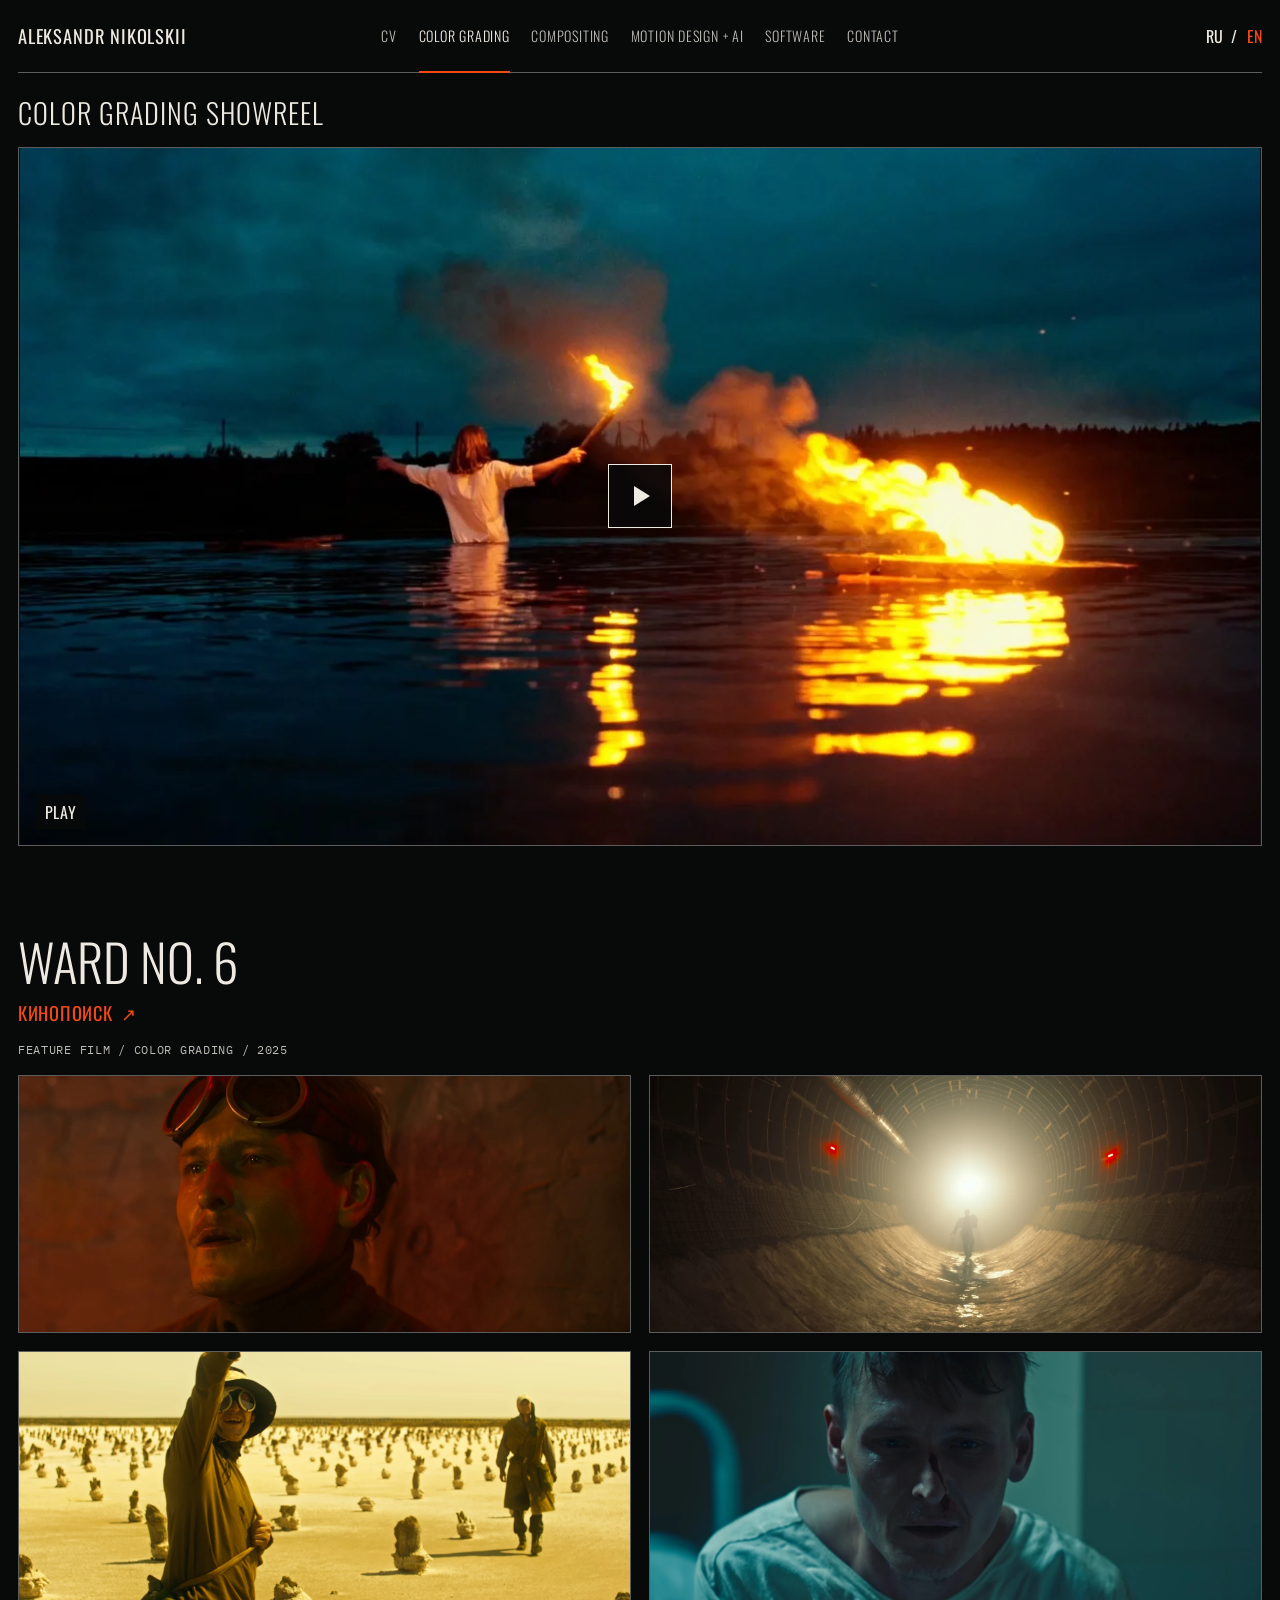
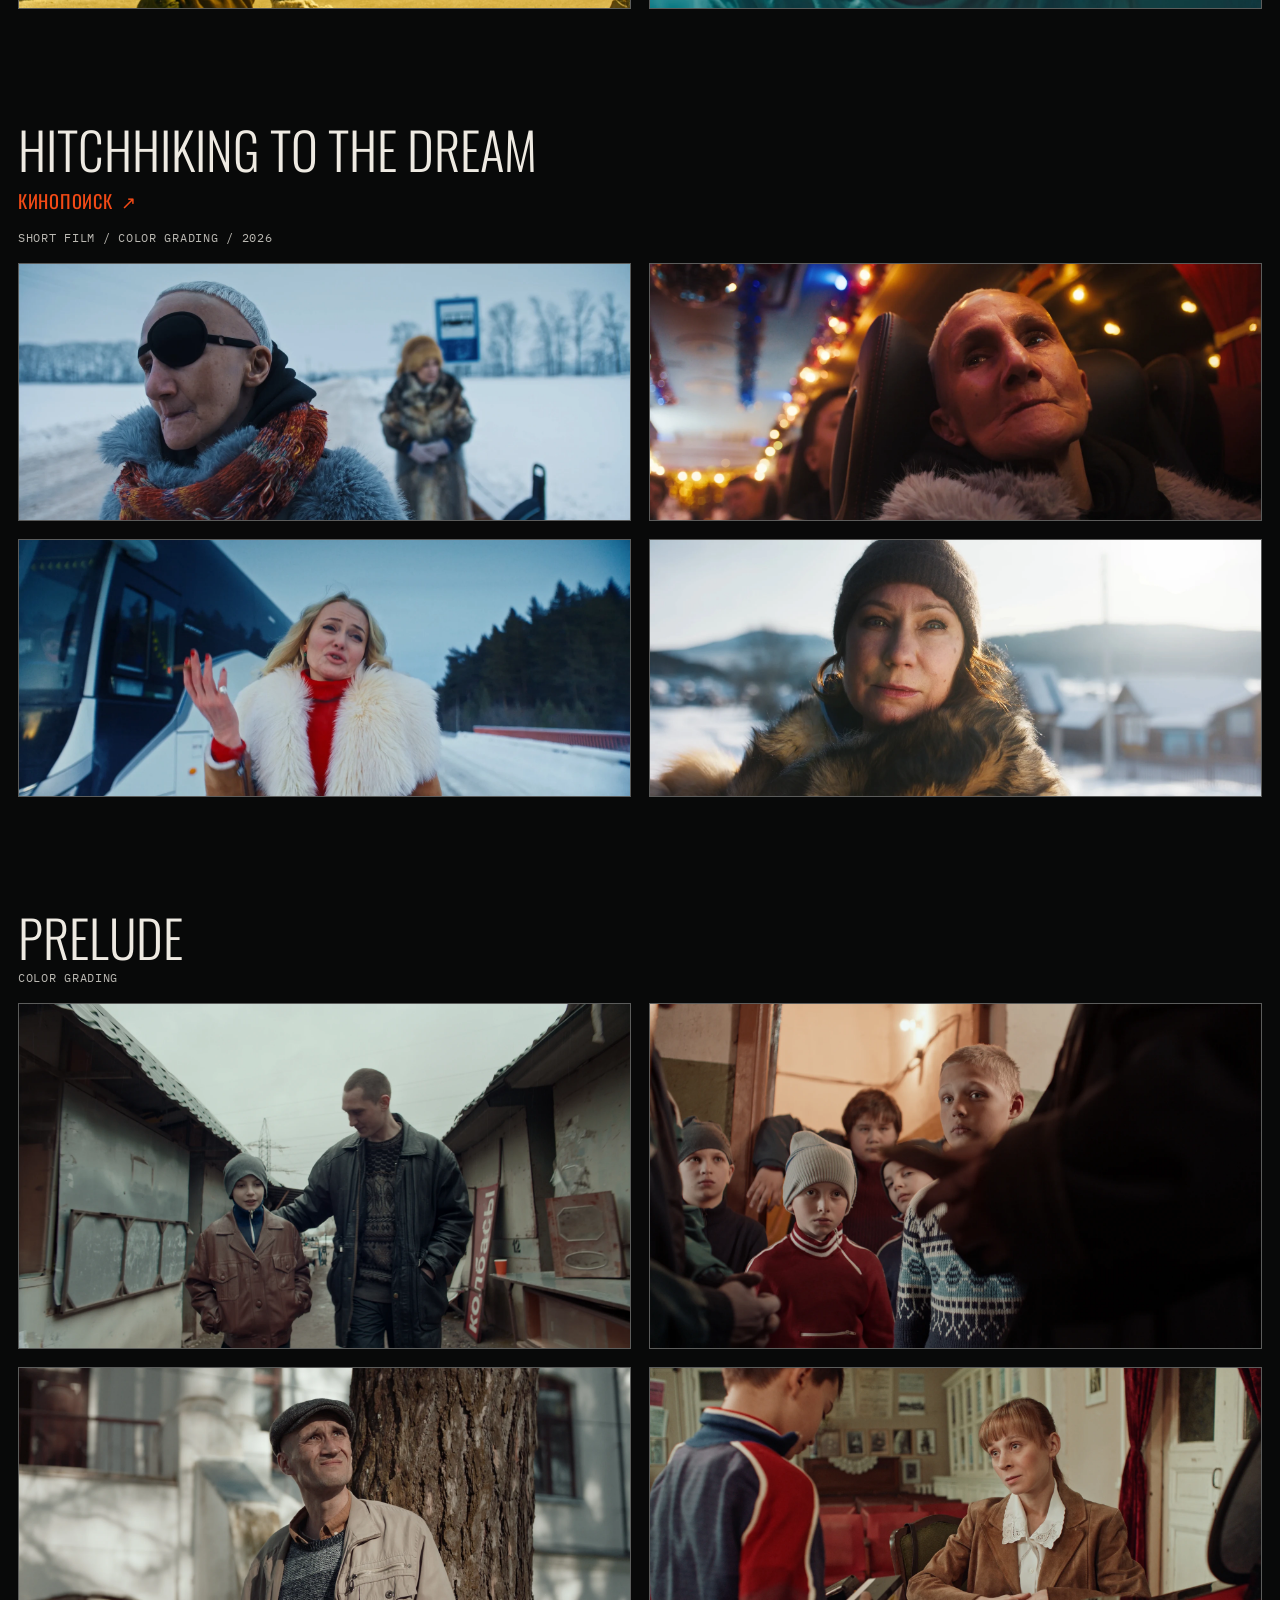
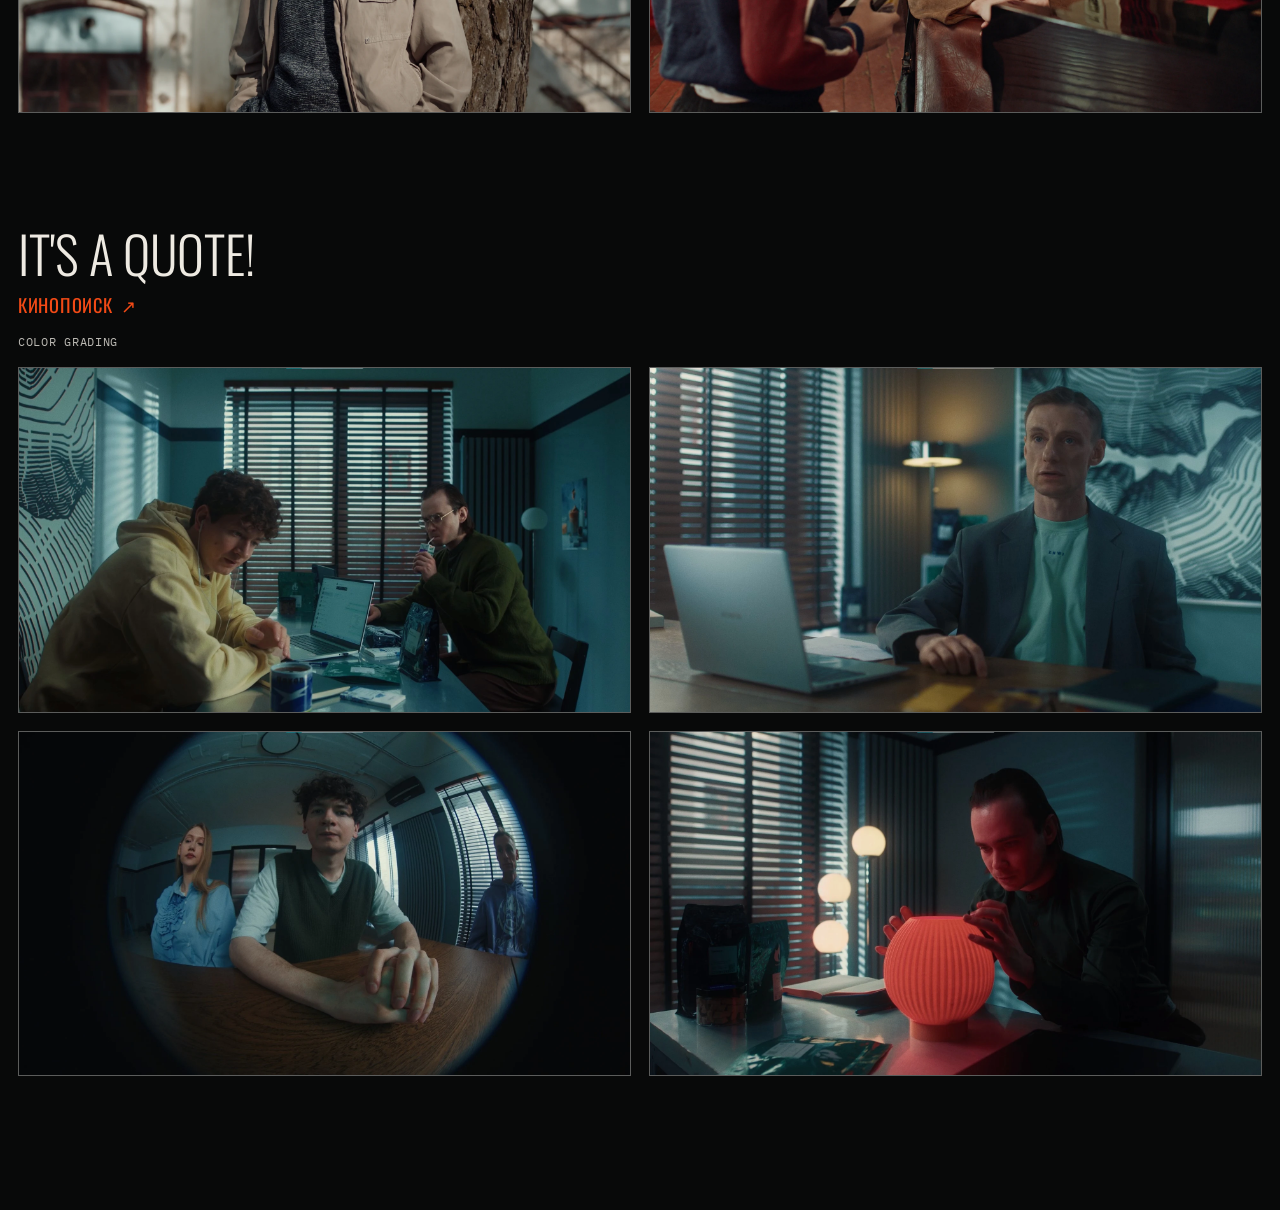
==== commit 34b6bbca: "Publish Color Grading first and refreshed AN site identity" ====
--- a/color.html
+++ b/color.html
@@ -5,8 +5,10 @@
   <meta name="viewport" content="width=device-width, initial-scale=1">
   <meta name="description" content="Color grading work by Aleksandr Nikolskii.">
   <meta name="theme-color" content="#080909">
-  <link rel="icon" href="assets/favicon.svg" type="image/svg+xml">
-  <link rel="stylesheet" href="assets/styles.css?v=20261023-6">
+  <link rel="icon" href="assets/favicon.svg?v=AN-7" type="image/svg+xml">
+  <link rel="alternate icon" href="assets/favicon.ico?v=AN-7" sizes="16x16 32x32 48x48">
+  <link rel="apple-touch-icon" href="assets/apple-touch-icon.png?v=AN-7" sizes="180x180">
+  <link rel="stylesheet" href="assets/styles.css?v=20261023-7">
   <title>Aleksandr Nikolskii — Color Grading</title>
 </head>
 <body data-page="color">
@@ -27,7 +29,7 @@
     </section>
     <div data-color-projects></div>
   </main>
-  <script src="assets/content.js?v=20261023-6"></script>
-  <script src="assets/app.js?v=20261023-6"></script>
+  <script src="assets/content.js?v=20261023-7"></script>
+  <script src="assets/app.js?v=20261023-7"></script>
 </body>
 </html>
--- a/assets/styles.css
+++ b/assets/styles.css
@@ -222,13 +222,13 @@
 .portrait.is-empty::after { transform: translate(-50%, -50%) rotate(-45deg); }
 
 .home-cv__copy { display: flex; flex-direction: column; justify-content: center; min-width: 0; padding: clamp(1rem, 2vw, 2rem); border-left: 1px solid var(--rule); container-type: inline-size; }
-.home-cv__name { margin: 0 0 0.6rem; color: #3d3f3c; font-size: 0.82rem; font-weight: 400; text-transform: uppercase; }
+.home-cv__name { margin: 0 0 0.8rem; color: #3d3f3c; font: 400 clamp(1.25rem, 2vw, 1.65rem)/1.2 var(--display); text-transform: uppercase; }
 
 .home-cv__title {
   max-width: none;
   margin: 0 0 clamp(1.1rem, 2vw, 2rem);
   font-family: var(--display);
-  font-size: clamp(1.1rem, 7.7cqw, 3.2rem);
+  font-size: clamp(1.1rem, 9.5cqw, 4.2rem);
   font-weight: 300;
   hyphens: none;
   line-height: 0.98;
@@ -669,7 +669,7 @@
   .mobile-menu__link.is-active, .mobile-menu__link:hover { color: var(--signal); }
   .home-cv { grid-template-columns: 1fr; grid-template-rows: minmax(0, 1fr) auto; }
   .home-cv__copy { border-left: 0; border-top: 1px solid var(--rule); }
-  .home-cv__title { font-size: clamp(1.25rem, 7cqw, 2.5rem); margin-bottom: 1rem; }
+  .home-cv__title { font-size: clamp(1.25rem, 9.5cqw, 3.2rem); margin-bottom: 1rem; }
   .home-cv .portrait { container-type: size; background: #242424; }
   .home-cv .portrait img { width: min(100%, 81cqh); margin-inline: auto; }
   .cv-intro { grid-template-columns: minmax(11rem, 15rem) minmax(0, 1fr); }
@@ -689,7 +689,7 @@
   .home-cv { grid-template-columns: 1fr; grid-template-rows: auto; min-height: clamp(10rem, 26svh, 15rem); padding: 1.25rem; }
   .home-cv .portrait, .home-cv__name { display: none; }
   .home-cv__copy { display: flex; justify-content: space-between; gap: 1rem; padding: 0; border: 0; }
-  .home-cv__title { margin: 0; font-size: clamp(1.1rem, 7.7cqw, 2.5rem); }
+  .home-cv__title { margin: 0; font-size: clamp(1.1rem, 9.5cqw, 3rem); }
   .home-cv__link { font-size: clamp(4.5rem, 20vw, 6rem); }
   .home-stack { grid-template-rows: repeat(5, minmax(3.5rem, 1fr)); margin-inline: .5rem; }
   .work-tile { min-height: 3.5rem; padding: .75rem 1rem; }
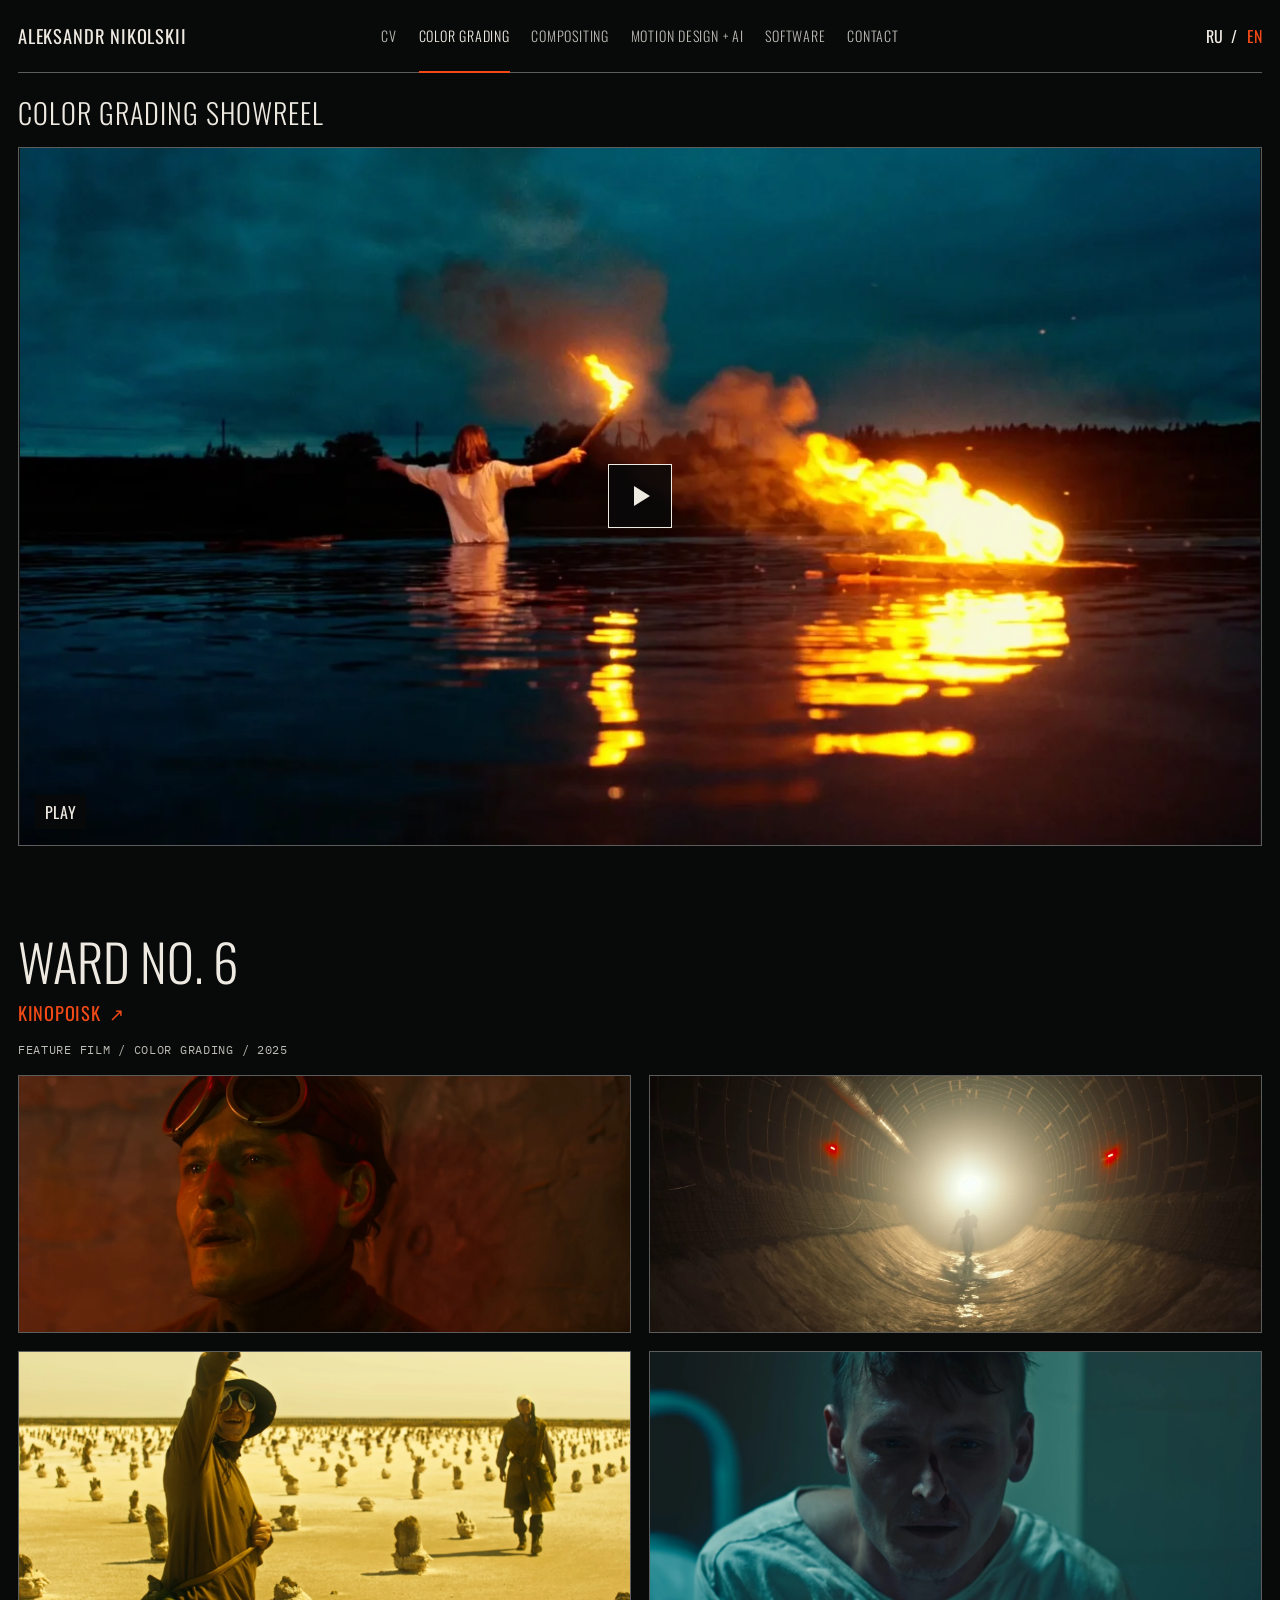
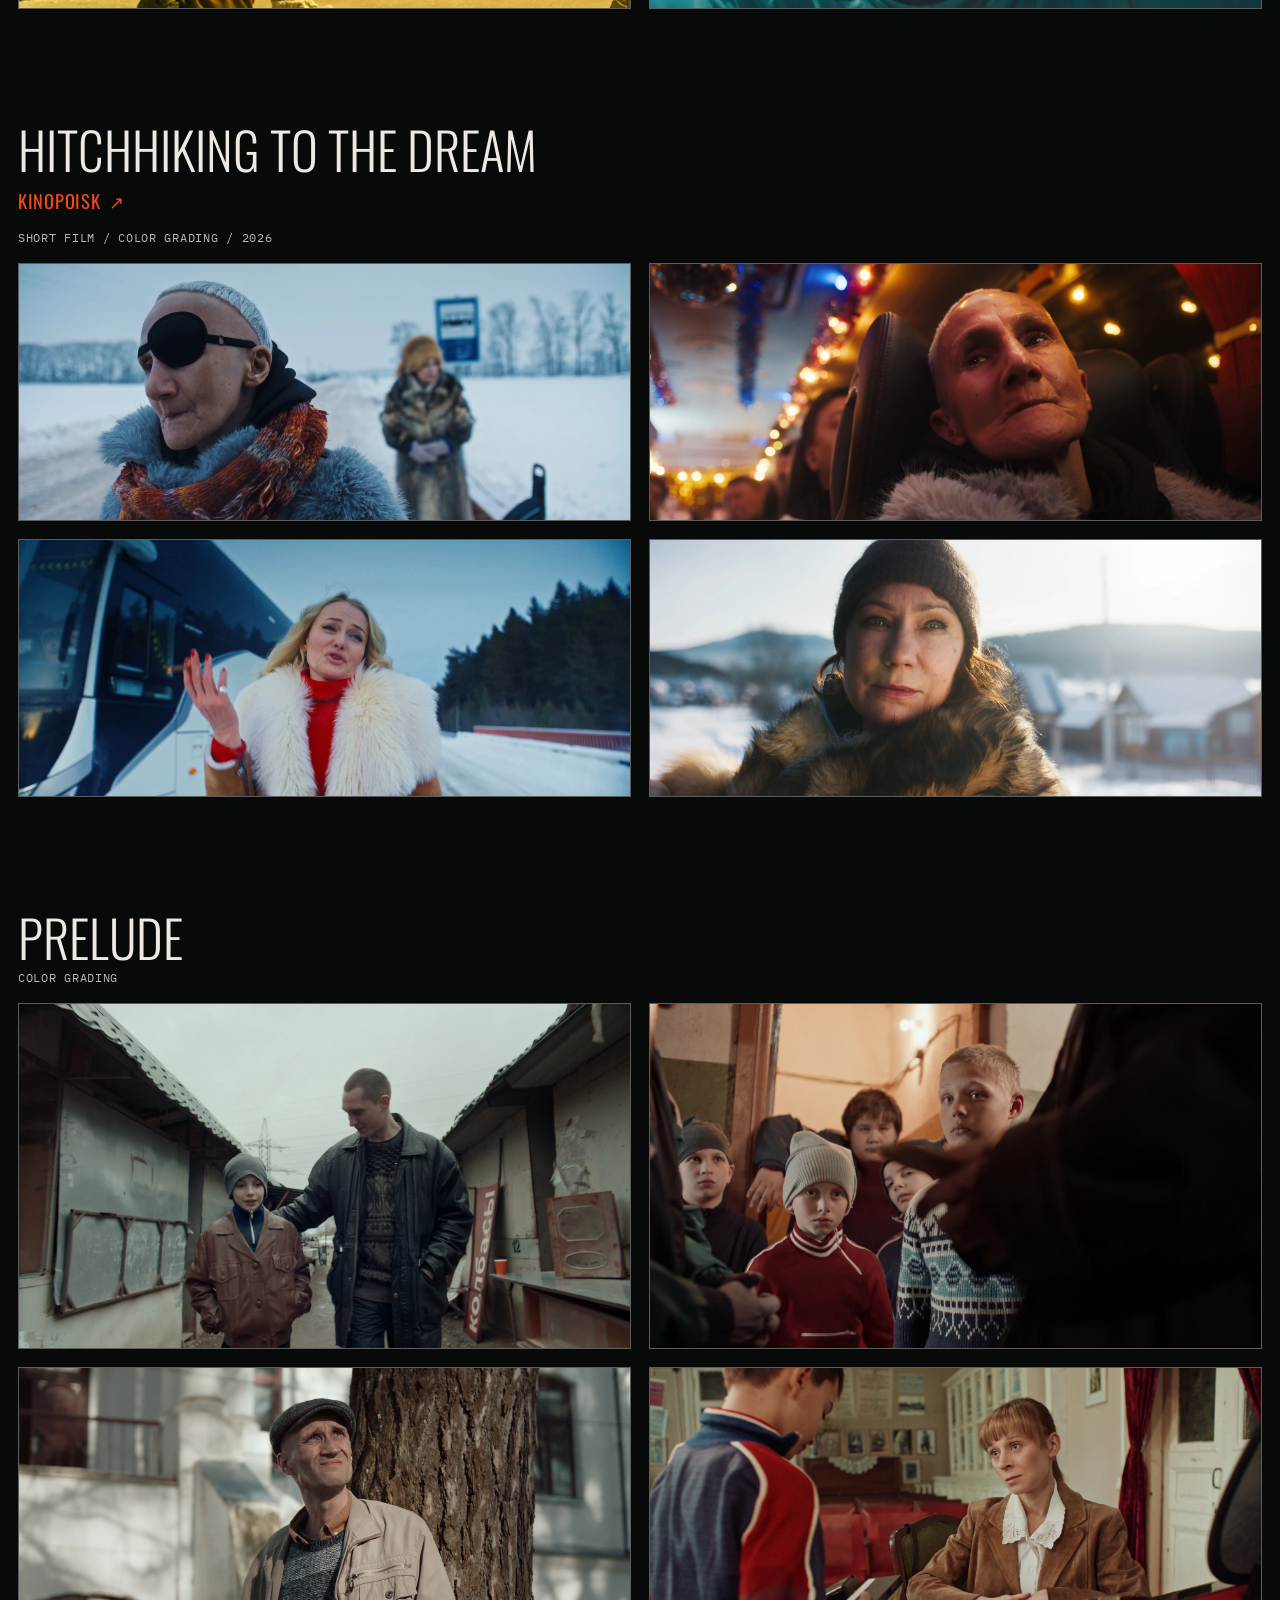
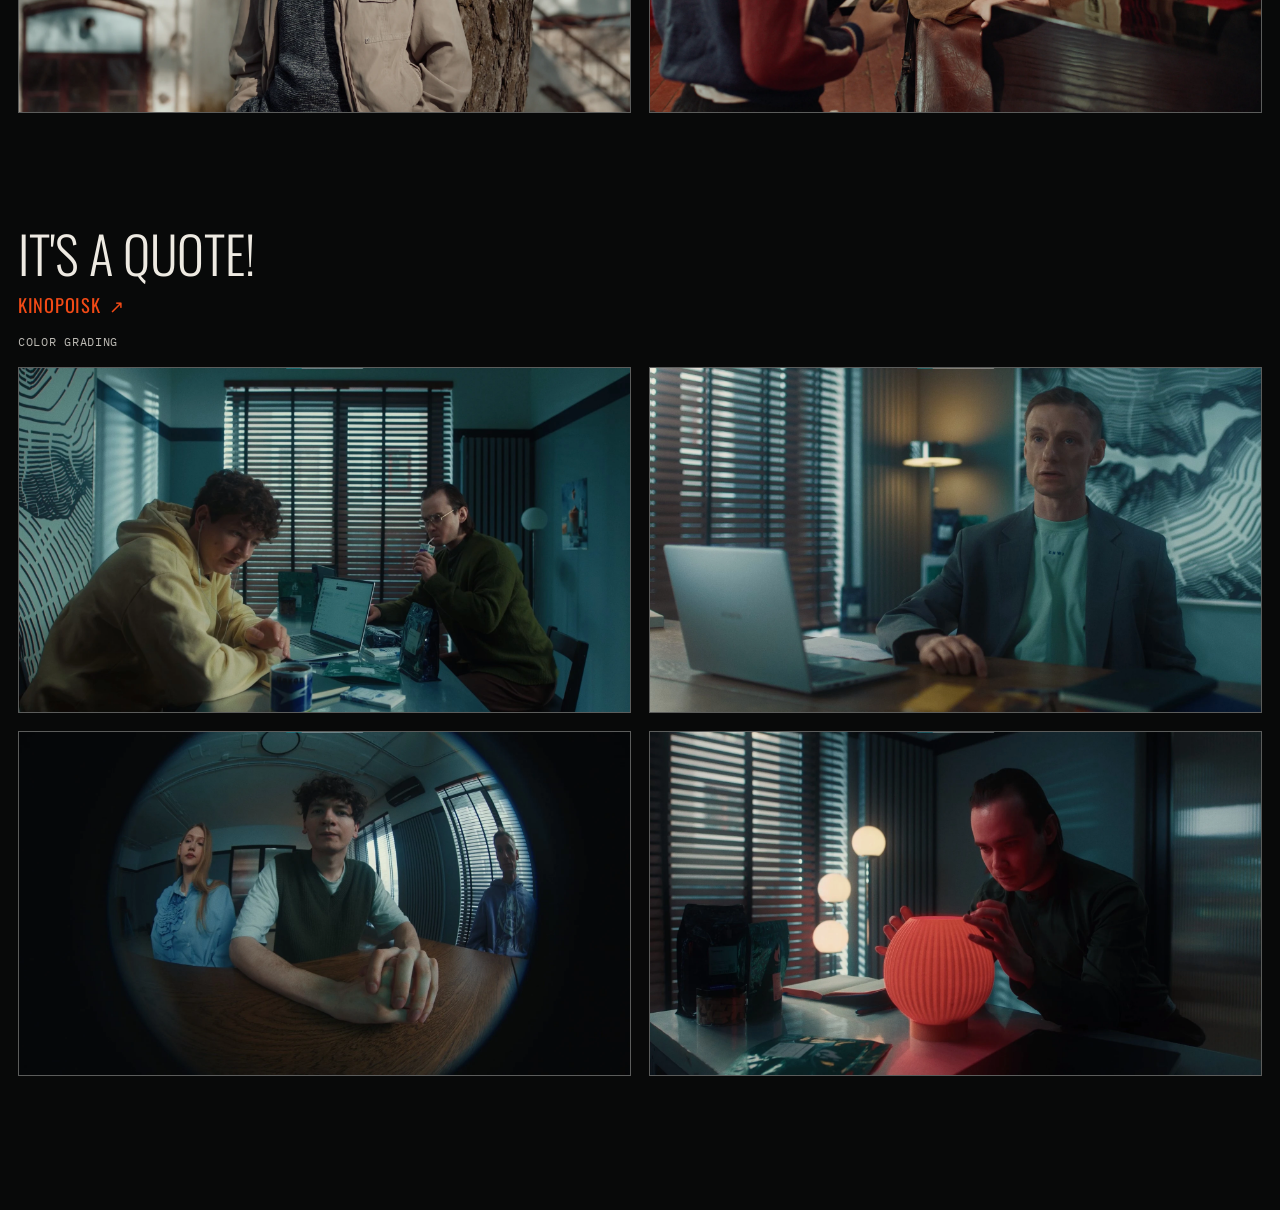
==== commit 546ec25e: "Publish compact CV logo row and updated Contact and Kinopoisk labels" ====
--- a/color.html
+++ b/color.html
@@ -8,7 +8,7 @@
   <link rel="icon" href="assets/favicon.svg?v=AN-7" type="image/svg+xml">
   <link rel="alternate icon" href="assets/favicon.ico?v=AN-7" sizes="16x16 32x32 48x48">
   <link rel="apple-touch-icon" href="assets/apple-touch-icon.png?v=AN-7" sizes="180x180">
-  <link rel="stylesheet" href="assets/styles.css?v=20261023-7">
+  <link rel="stylesheet" href="assets/styles.css?v=20261023-8">
   <title>Aleksandr Nikolskii — Color Grading</title>
 </head>
 <body data-page="color">
@@ -29,7 +29,7 @@
     </section>
     <div data-color-projects></div>
   </main>
-  <script src="assets/content.js?v=20261023-7"></script>
-  <script src="assets/app.js?v=20261023-7"></script>
+  <script src="assets/content.js?v=20261023-8"></script>
+  <script src="assets/app.js?v=20261023-8"></script>
 </body>
 </html>
--- a/assets/styles.css
+++ b/assets/styles.css
@@ -533,28 +533,26 @@
 .software-grid {
   display: grid;
   grid-template-columns: repeat(6, minmax(0, 1fr));
-  gap: 1px;
+  gap: clamp(.4rem, 2vw, 1.4rem);
+  width: min(100%, 32rem);
   margin-top: 1.6rem;
-  border: 1px solid var(--rule-soft);
-  background: var(--rule-soft);
 }
 
 .software-badge {
   display: grid;
-  grid-template-rows: 3.25rem auto;
-  gap: 0.55rem;
+  grid-template-rows: 2rem auto;
+  gap: 0.4rem;
   place-items: center;
   min-width: 0;
-  padding: 0.8rem 0.35rem;
-  background: var(--black);
+  padding: 0;
   color: var(--paper-muted);
-  font-size: 0.58rem;
+  font-size: 0.55rem;
   line-height: 1.25;
   text-align: center;
   text-transform: uppercase;
 }
 
-.software-badge__icon { display: grid; width: 3.1rem; height: 3.1rem; place-items: center; }
+.software-badge__icon { display: grid; width: clamp(1.5rem, 5vw, 2rem); height: clamp(1.5rem, 5vw, 2rem); place-items: center; }
 .software-badge img { width: 100%; height: 100%; object-fit: contain; }
 
 .cv-footer { display: flex; justify-content: flex-end; padding-top: 1.5rem; border-top: 1px solid var(--rule); }
@@ -674,7 +672,6 @@
   .home-cv .portrait img { width: min(100%, 81cqh); margin-inline: auto; }
   .cv-intro { grid-template-columns: minmax(11rem, 15rem) minmax(0, 1fr); }
   .software-intro { grid-template-columns: 1fr; gap: 1.25rem; margin-bottom: 3rem; }
-  .software-grid { grid-template-columns: repeat(3, minmax(0, 1fr)); }
 }
 
 @media (max-width: 42rem) {
@@ -706,7 +703,7 @@
   .cv-intro__title { margin-bottom: 0; font-size: clamp(1rem, 3.8vw, 1.5rem); line-height: 1.12; }
   .cv-intro__title > span { white-space: normal; }
   .cv-row { grid-template-columns: 1fr; gap: 0.7rem; }
-  .software-grid { grid-template-columns: repeat(2, minmax(0, 1fr)); }
+  .software-badge { font-size: .5rem; }
   .project-link { grid-template-columns: 2.2rem 1fr auto; font-size: 0.78rem; }
   .software-intro { grid-template-columns: 1fr; gap: 1rem; margin-bottom: 3rem; }
   .software-intro h1 { font-size: clamp(4rem, 21vw, 7rem); }
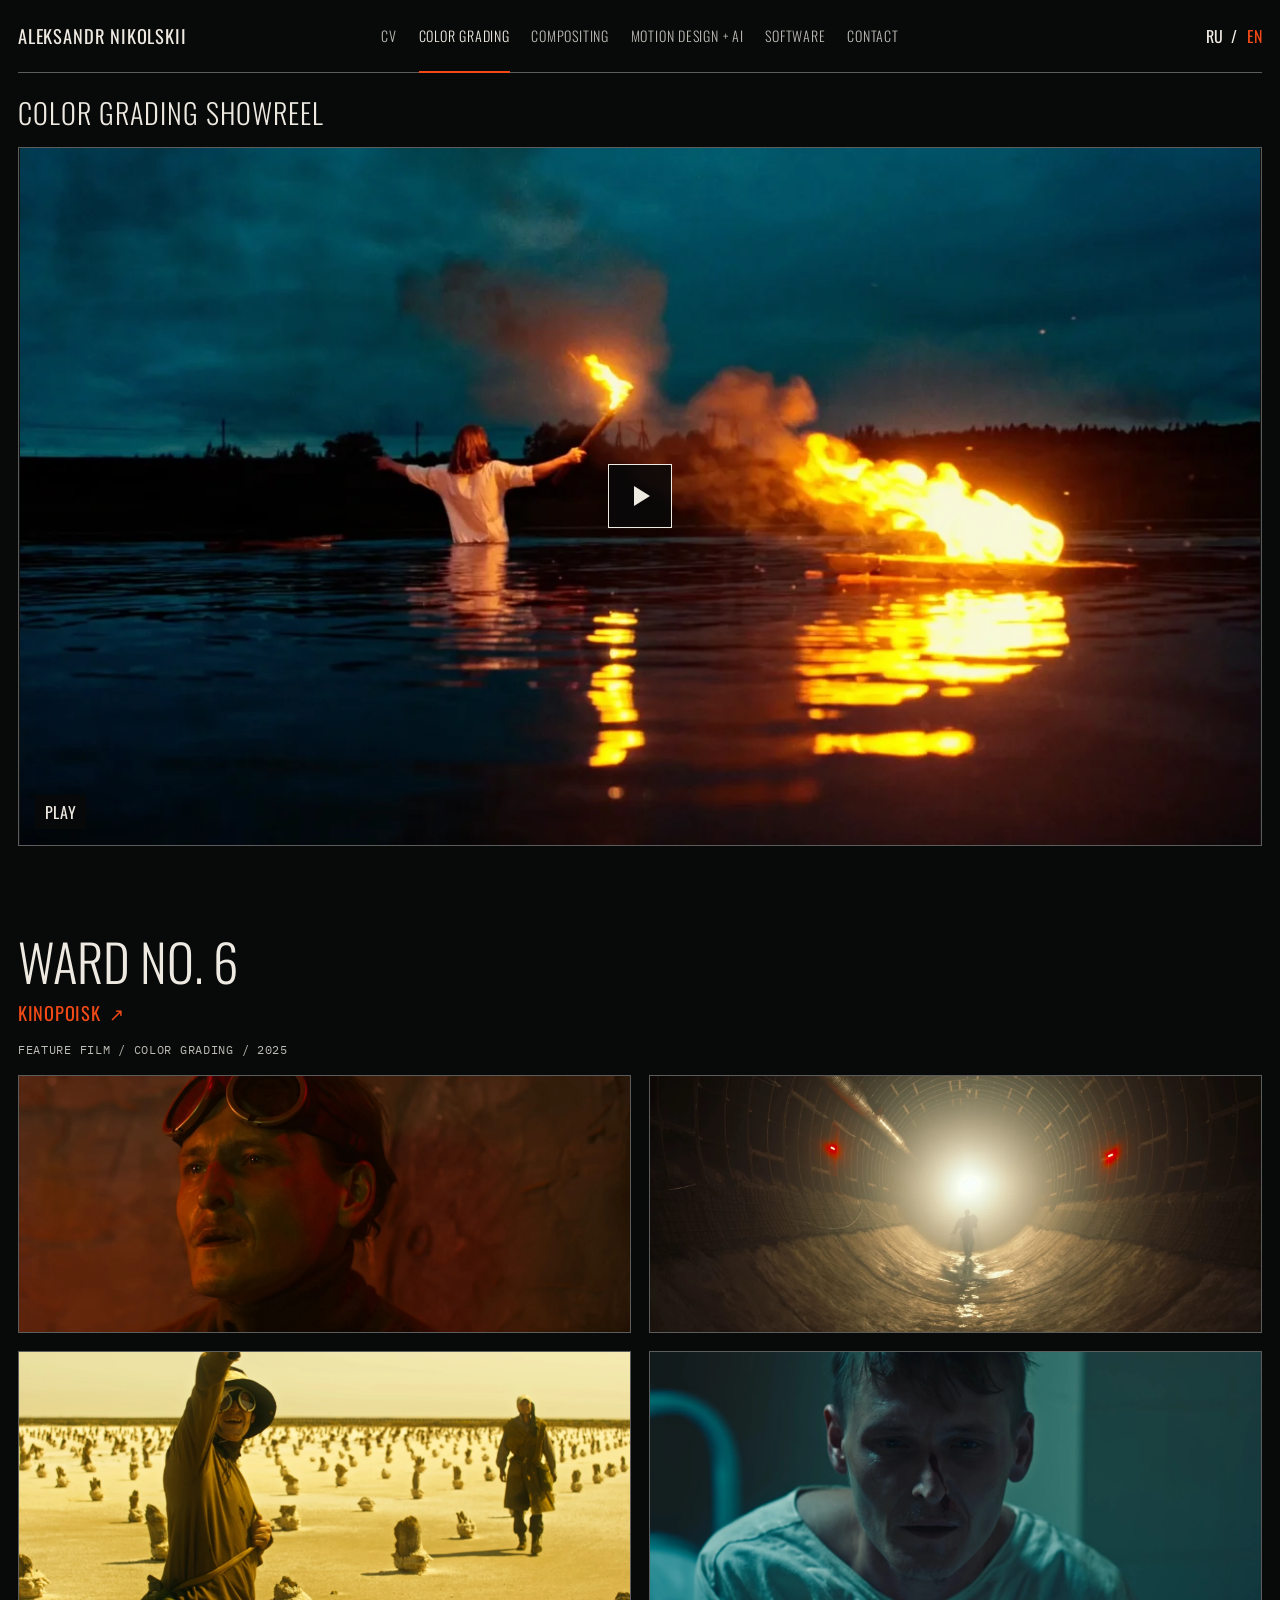
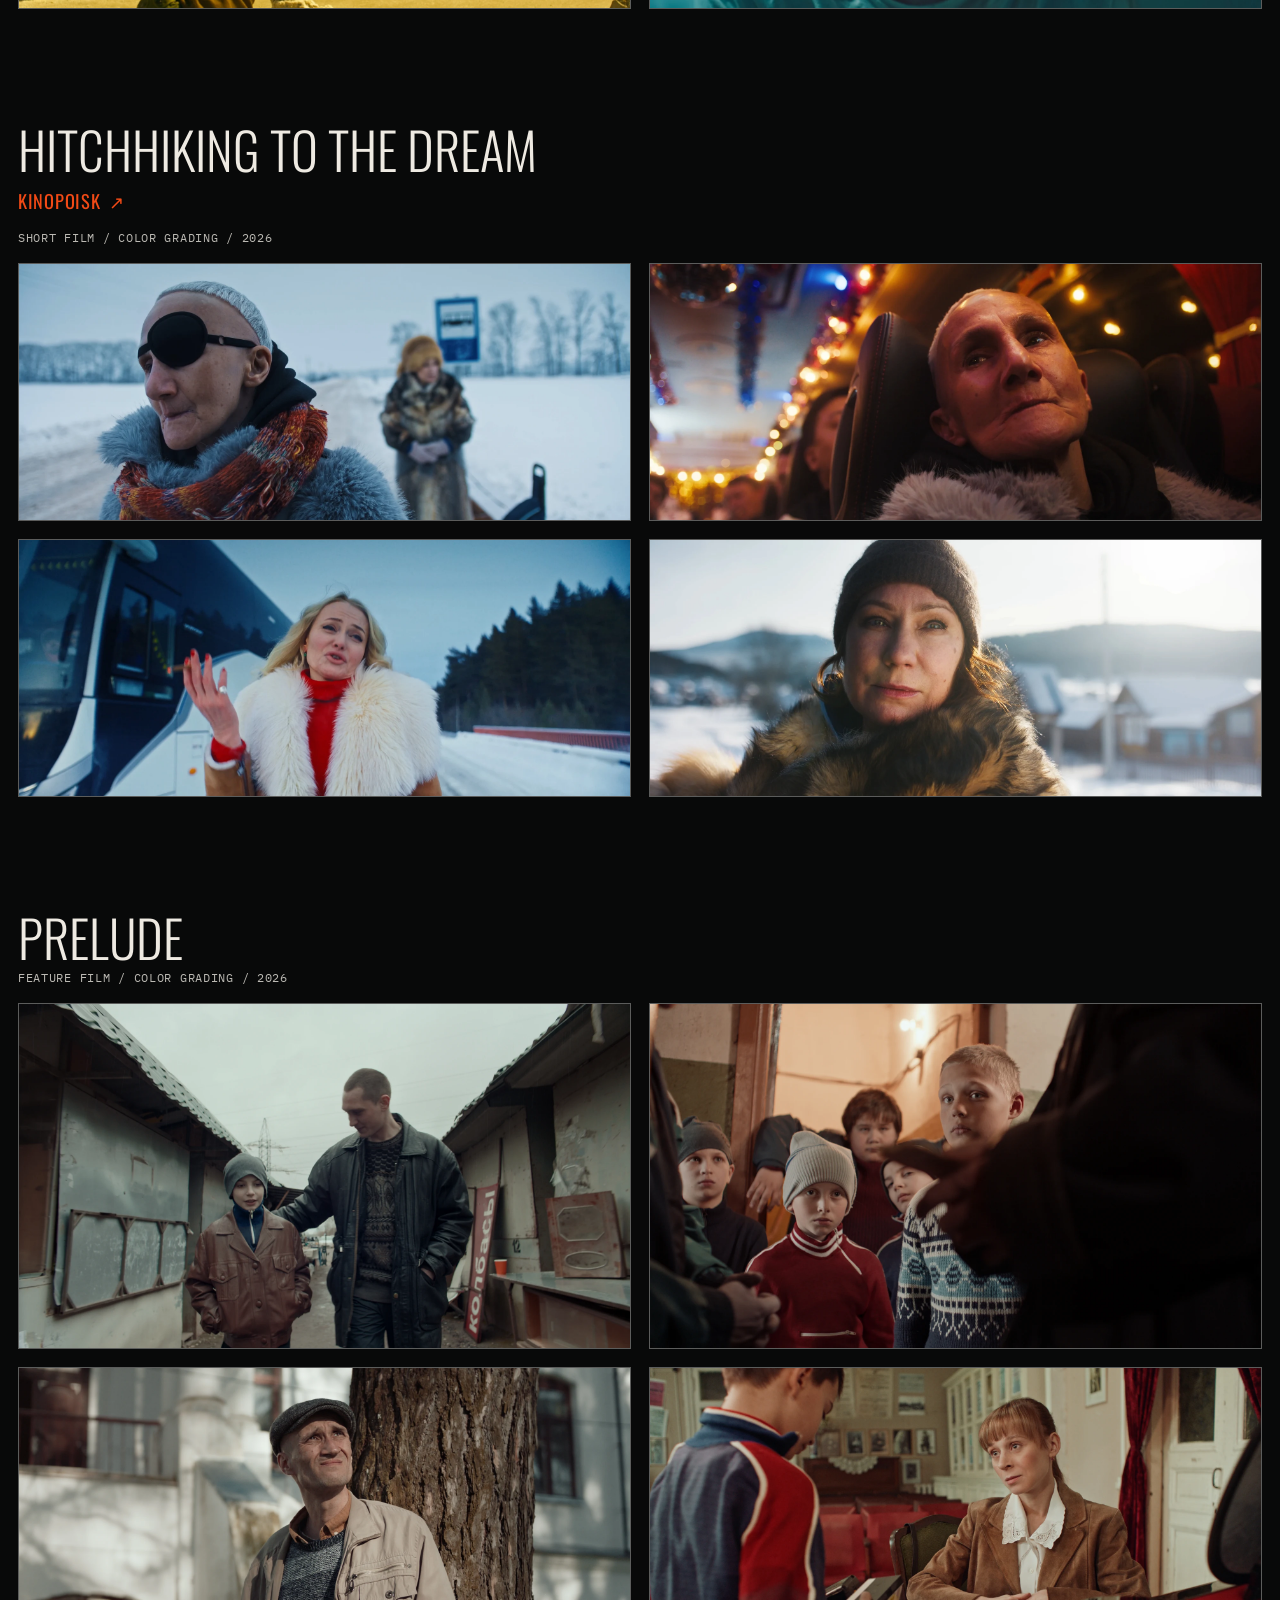
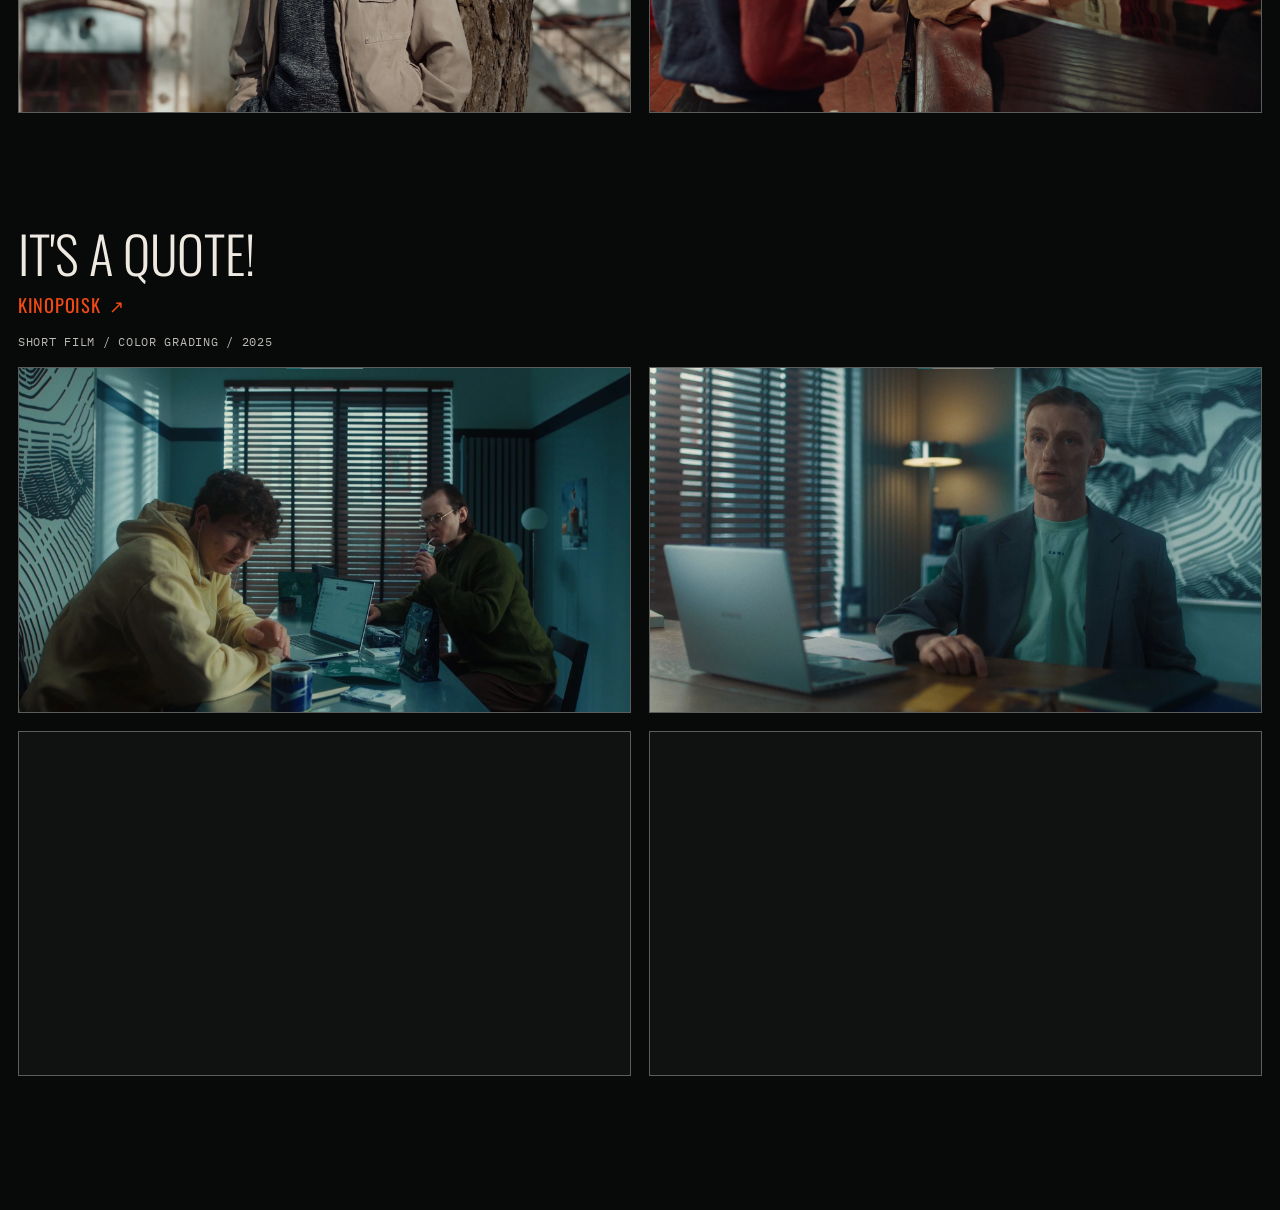
==== commit d698e3b9: "Publish compact Motion text and completed film metadata" ====
--- a/color.html
+++ b/color.html
@@ -8,7 +8,7 @@
   <link rel="icon" href="assets/favicon.svg?v=AN-7" type="image/svg+xml">
   <link rel="alternate icon" href="assets/favicon.ico?v=AN-7" sizes="16x16 32x32 48x48">
   <link rel="apple-touch-icon" href="assets/apple-touch-icon.png?v=AN-7" sizes="180x180">
-  <link rel="stylesheet" href="assets/styles.css?v=20261023-8">
+  <link rel="stylesheet" href="assets/styles.css?v=20261024-1">
   <title>Aleksandr Nikolskii — Color Grading</title>
 </head>
 <body data-page="color">
@@ -29,7 +29,7 @@
     </section>
     <div data-color-projects></div>
   </main>
-  <script src="assets/content.js?v=20261023-8"></script>
+  <script src="assets/content.js?v=20261024-1"></script>
   <script src="assets/app.js?v=20261023-8"></script>
 </body>
 </html>
--- a/assets/styles.css
+++ b/assets/styles.css
@@ -565,11 +565,10 @@
 .project-link:hover { color: var(--signal); }
 
 .motion-project { margin-bottom: clamp(3.5rem, 8vw, 7rem); }
-.project-credits { display: grid; gap: 1.25rem; margin: 1.5rem 0 0; font-size: clamp(1.375rem, 1.8vw, 1.625rem); line-height: 1.5; }
-.project-credits > div { display: grid; grid-template-columns: 10rem minmax(0, 1fr); gap: 1.25rem; }
-.project-credits dt { color: var(--paper-muted); font-size: 1.125rem; }
+.project-credits { display: grid; gap: .8rem; margin: 1.25rem 0 0; font-size: .9rem; line-height: 1.55; }
+.project-credits > div { display: grid; grid-template-columns: 8rem minmax(0, 1fr); gap: 1rem; }
+.project-credits dt { color: var(--paper-muted); }
 .project-credits dd { max-width: 75ch; margin: 0; }
-.motion-project .project-header p { font-size: 1rem; line-height: 1.5; letter-spacing: .025em; }
 
 .discipline-notes { display: grid; grid-template-columns: minmax(10rem, .4fr) minmax(0, 1fr); gap: 2rem; padding: 2rem 0 3rem; border-top: 1px solid var(--rule); }
 .discipline-notes h2 { margin: 0; font: 400 2rem/1.15 var(--display); text-transform: uppercase; }
@@ -715,7 +714,7 @@
   .software-row__logo { flex-basis: 2.75rem; }
   .software-entry .software-row { gap: .65rem; padding: 1rem; }
   .software-entry .software-row strong { font-size: clamp(1.5rem, 6.4vw, 2.5rem); line-height: 1.1; }
-  .project-credits > div { grid-template-columns: 1fr; gap: .35rem; }
+  .project-credits > div { grid-template-columns: 1fr; gap: .2rem; }
   .discipline-notes { grid-template-columns: 1fr; gap: 1rem; padding: 1.5rem 0 2rem; }
   .discipline-notes h2 { font-size: 1.75rem; }
   .contacts-main { align-content: start; padding-inline: calc(var(--gutter) + .75rem); }
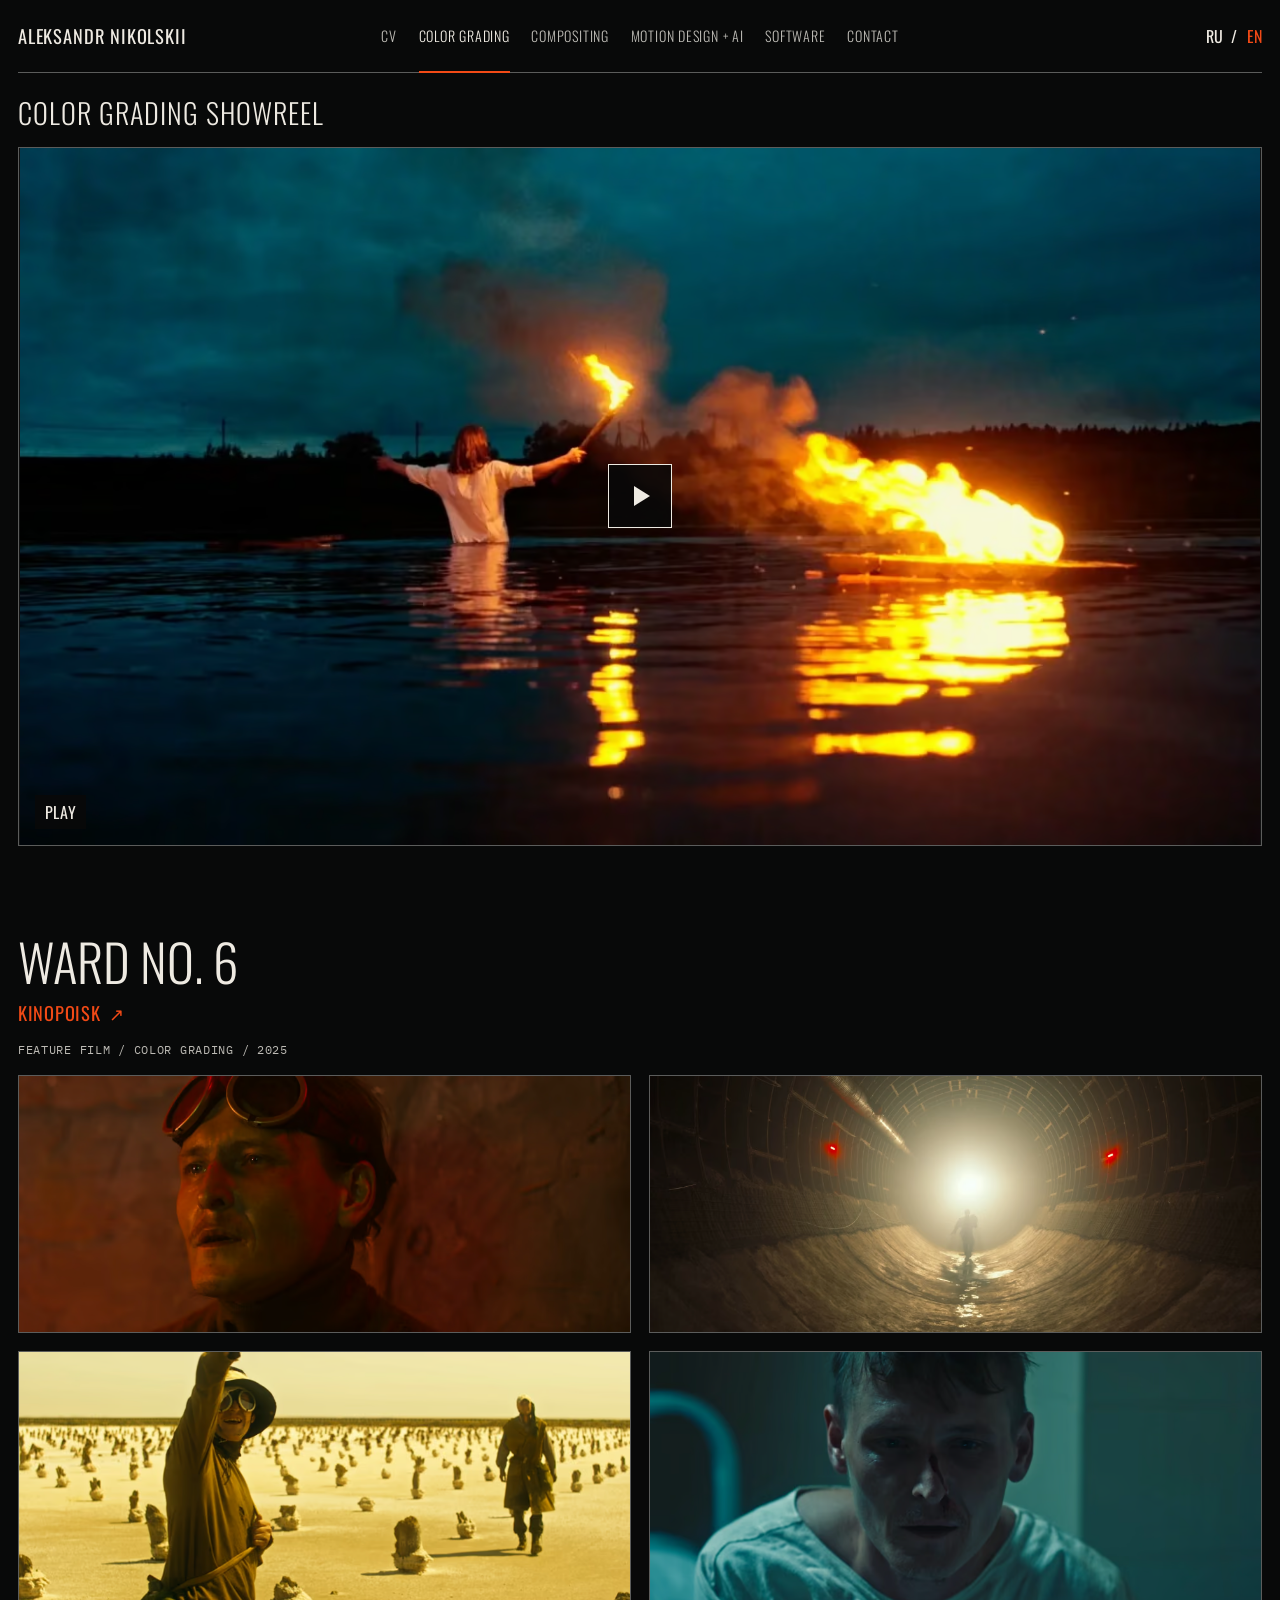
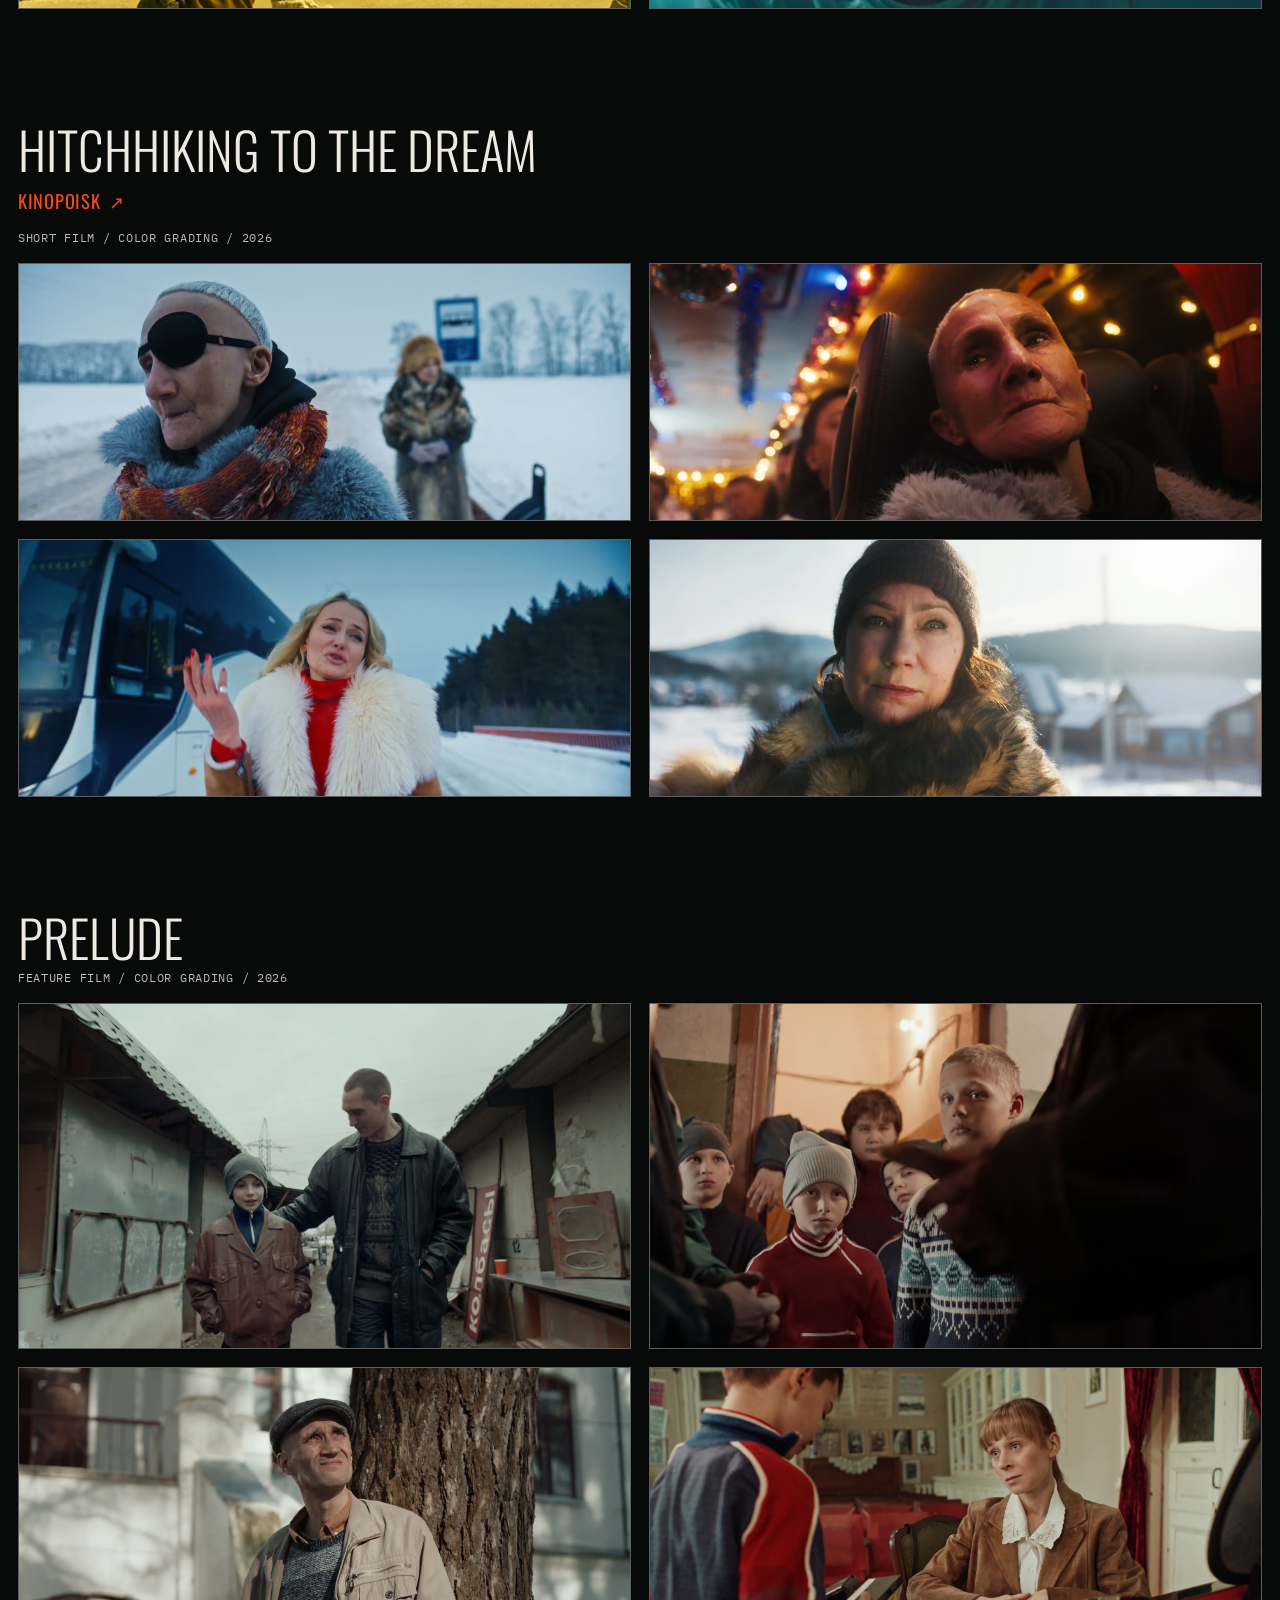
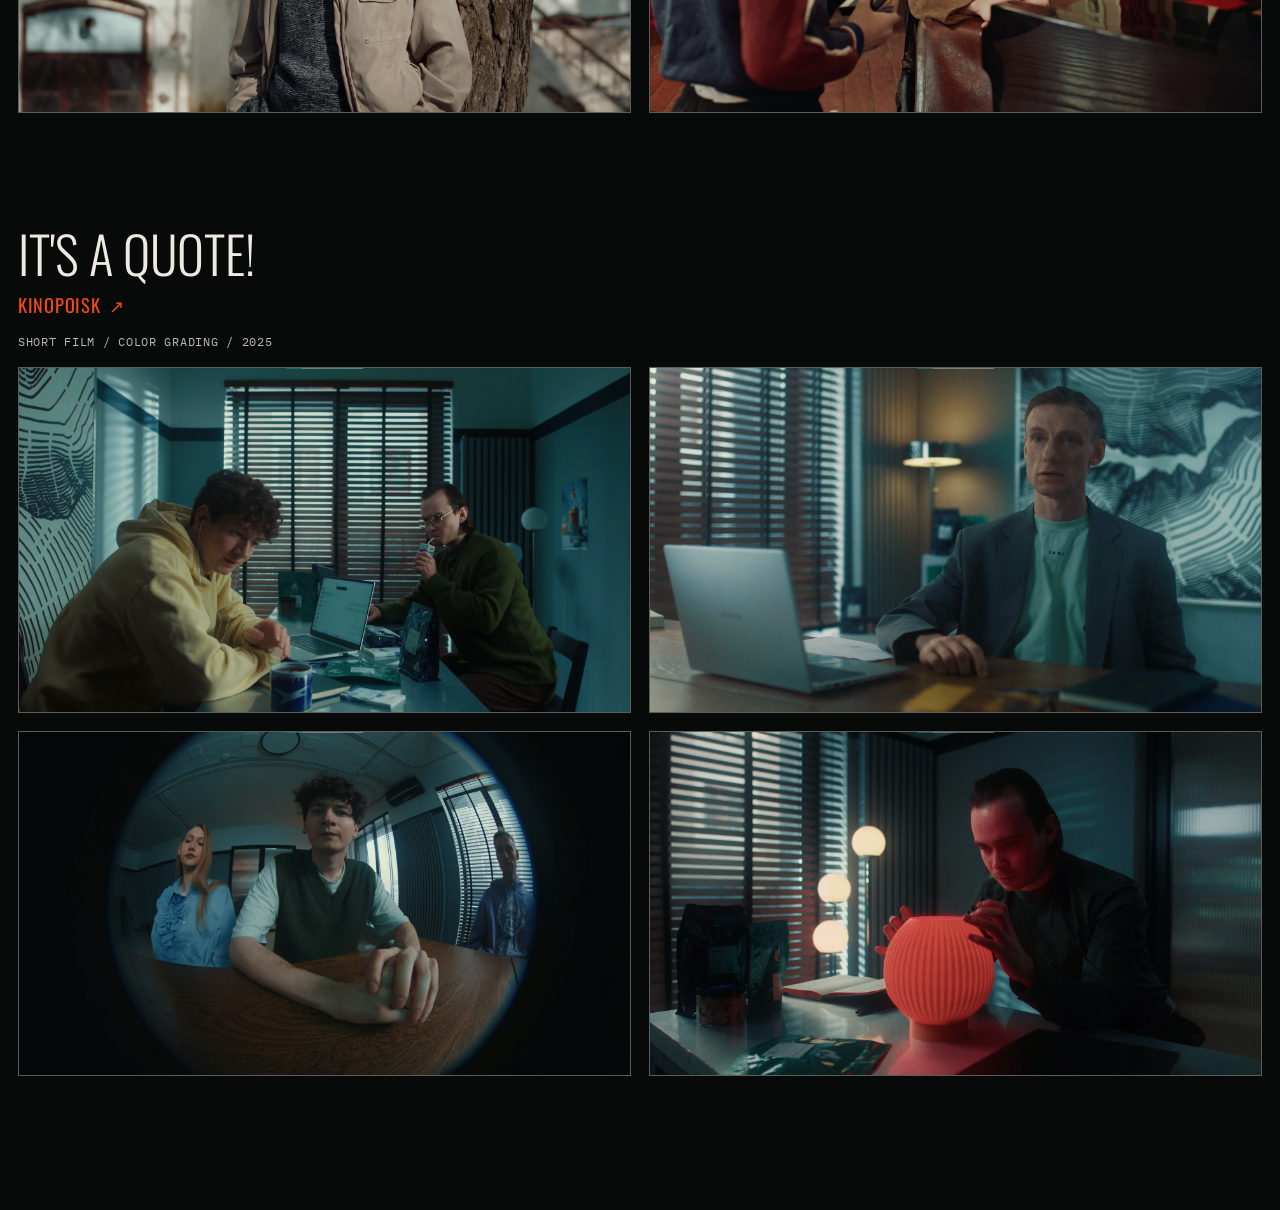
==== commit 96b6c861: "Publish optimised image loading across all portfolio pages" ====
--- a/color.html
+++ b/color.html
@@ -8,7 +8,7 @@
   <link rel="icon" href="assets/favicon.svg?v=AN-7" type="image/svg+xml">
   <link rel="alternate icon" href="assets/favicon.ico?v=AN-7" sizes="16x16 32x32 48x48">
   <link rel="apple-touch-icon" href="assets/apple-touch-icon.png?v=AN-7" sizes="180x180">
-  <link rel="stylesheet" href="assets/styles.css?v=20261024-1">
+  <link rel="stylesheet" href="assets/styles.css?v=images-i26">
   <title>Aleksandr Nikolskii — Color Grading</title>
 </head>
 <body data-page="color">
@@ -30,6 +30,6 @@
     <div data-color-projects></div>
   </main>
   <script src="assets/content.js?v=20261024-1"></script>
-  <script src="assets/app.js?v=20261023-8"></script>
+  <script src="assets/app.js?v=images-i26"></script>
 </body>
 </html>
--- a/assets/styles.css
+++ b/assets/styles.css
@@ -52,6 +52,8 @@
 a { color: inherit; text-decoration: none; }
 button { color: inherit; font: inherit; }
 img, video, iframe { display: block; width: 100%; }
+picture { display: block; }
+.video-poster picture { width: 100%; height: 100%; }
 
 :focus-visible {
   outline: 2px solid var(--signal);
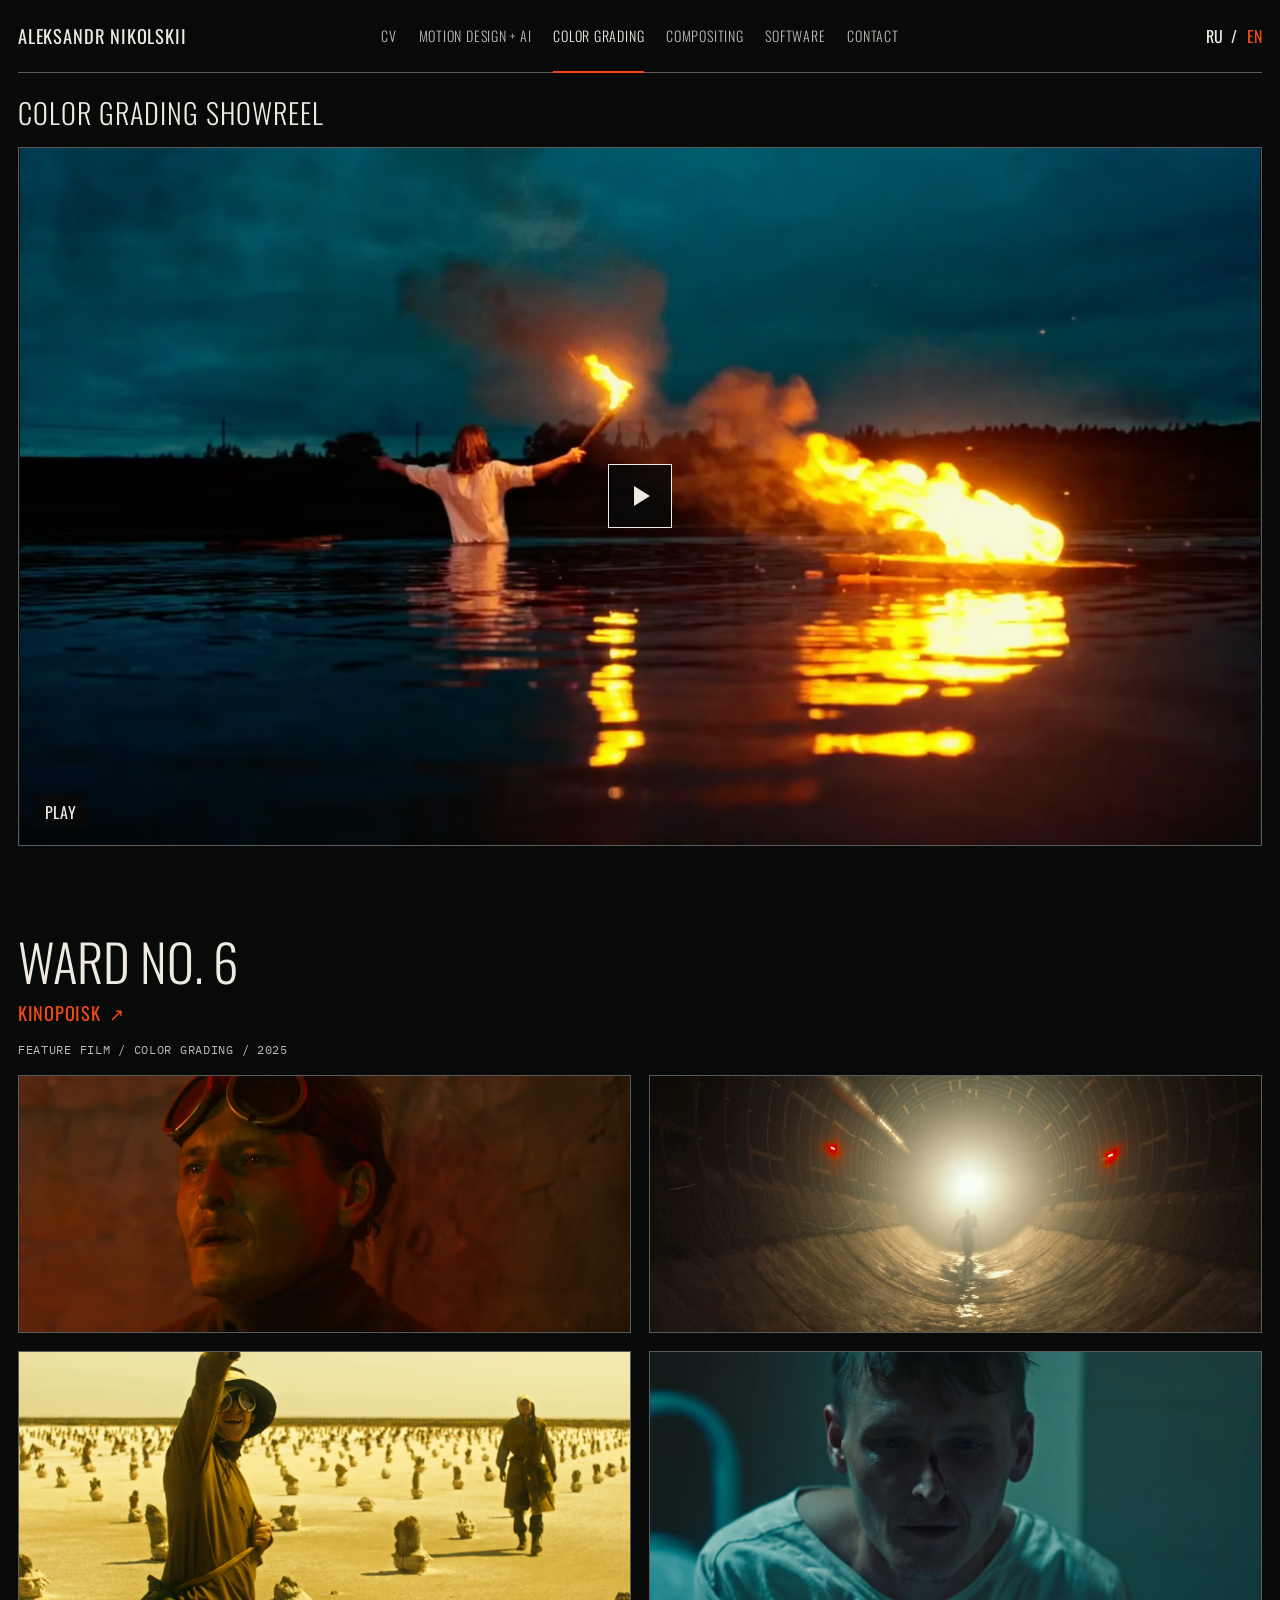
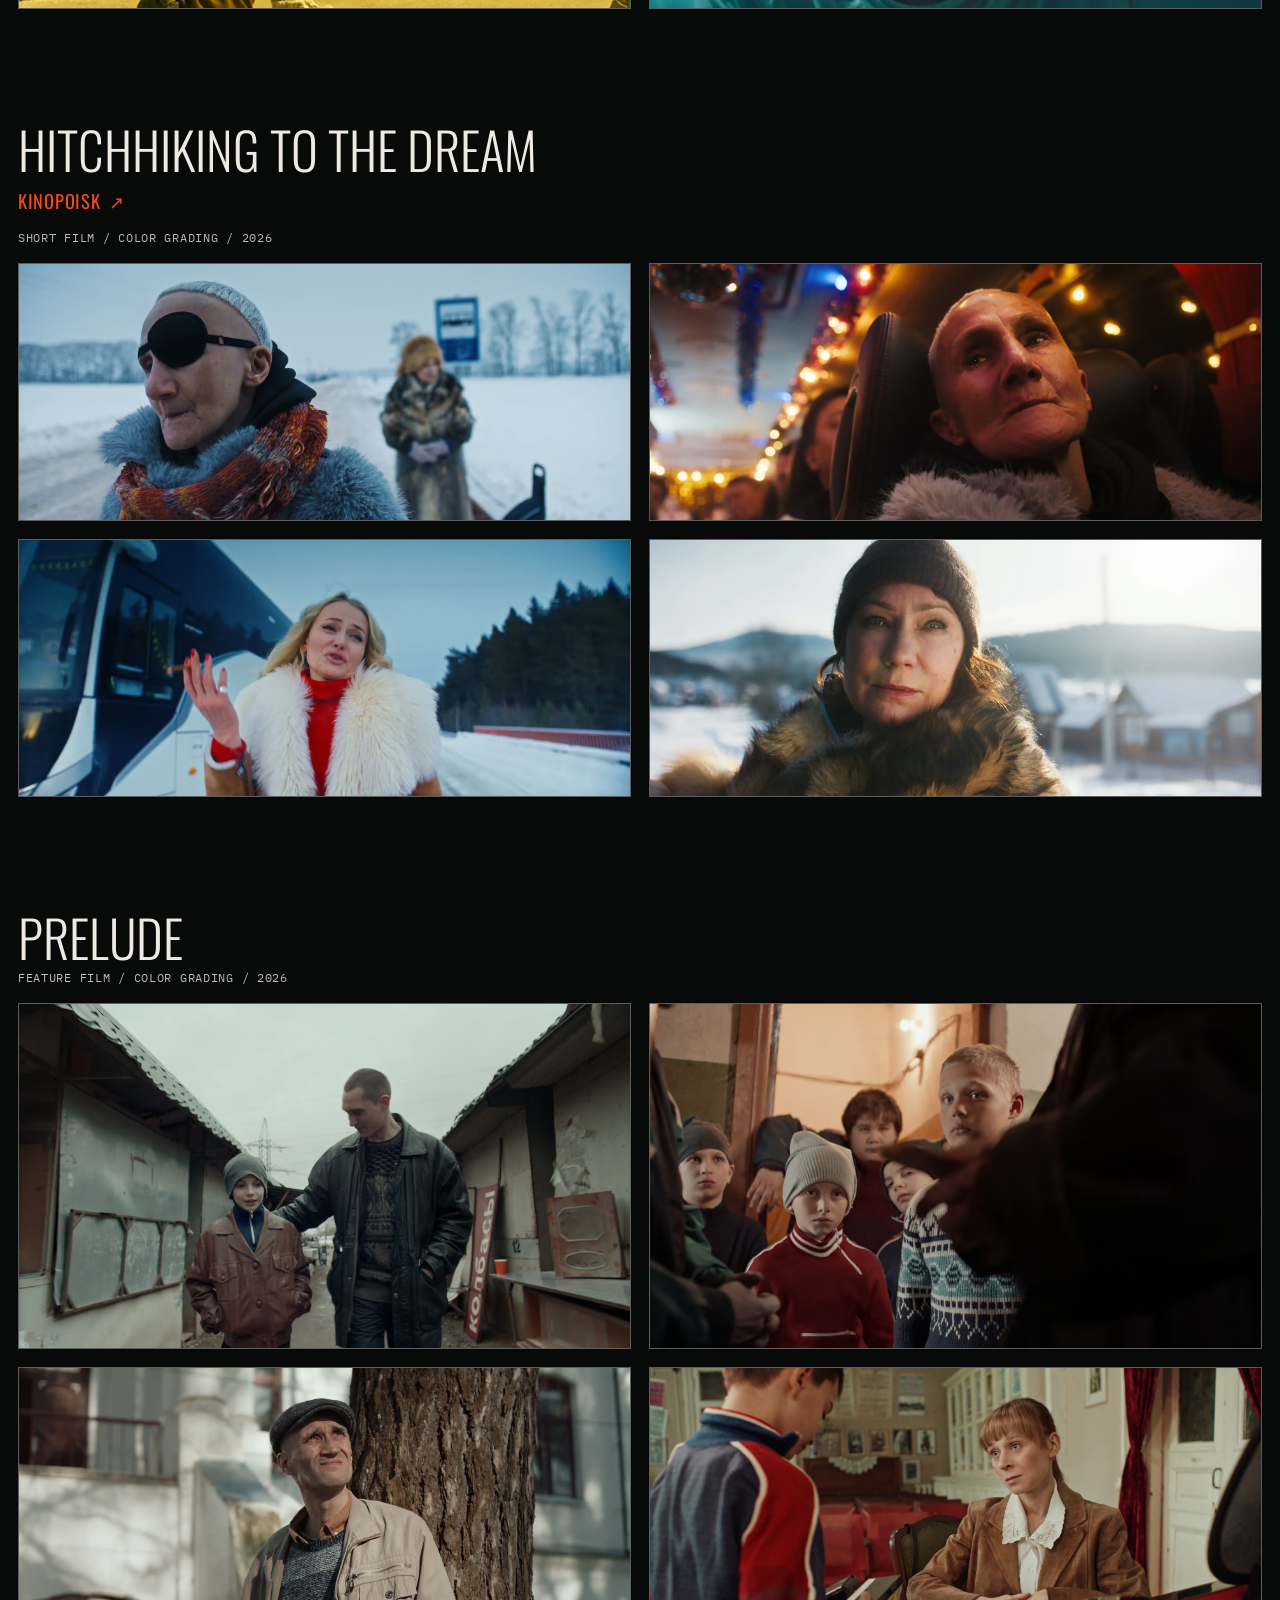
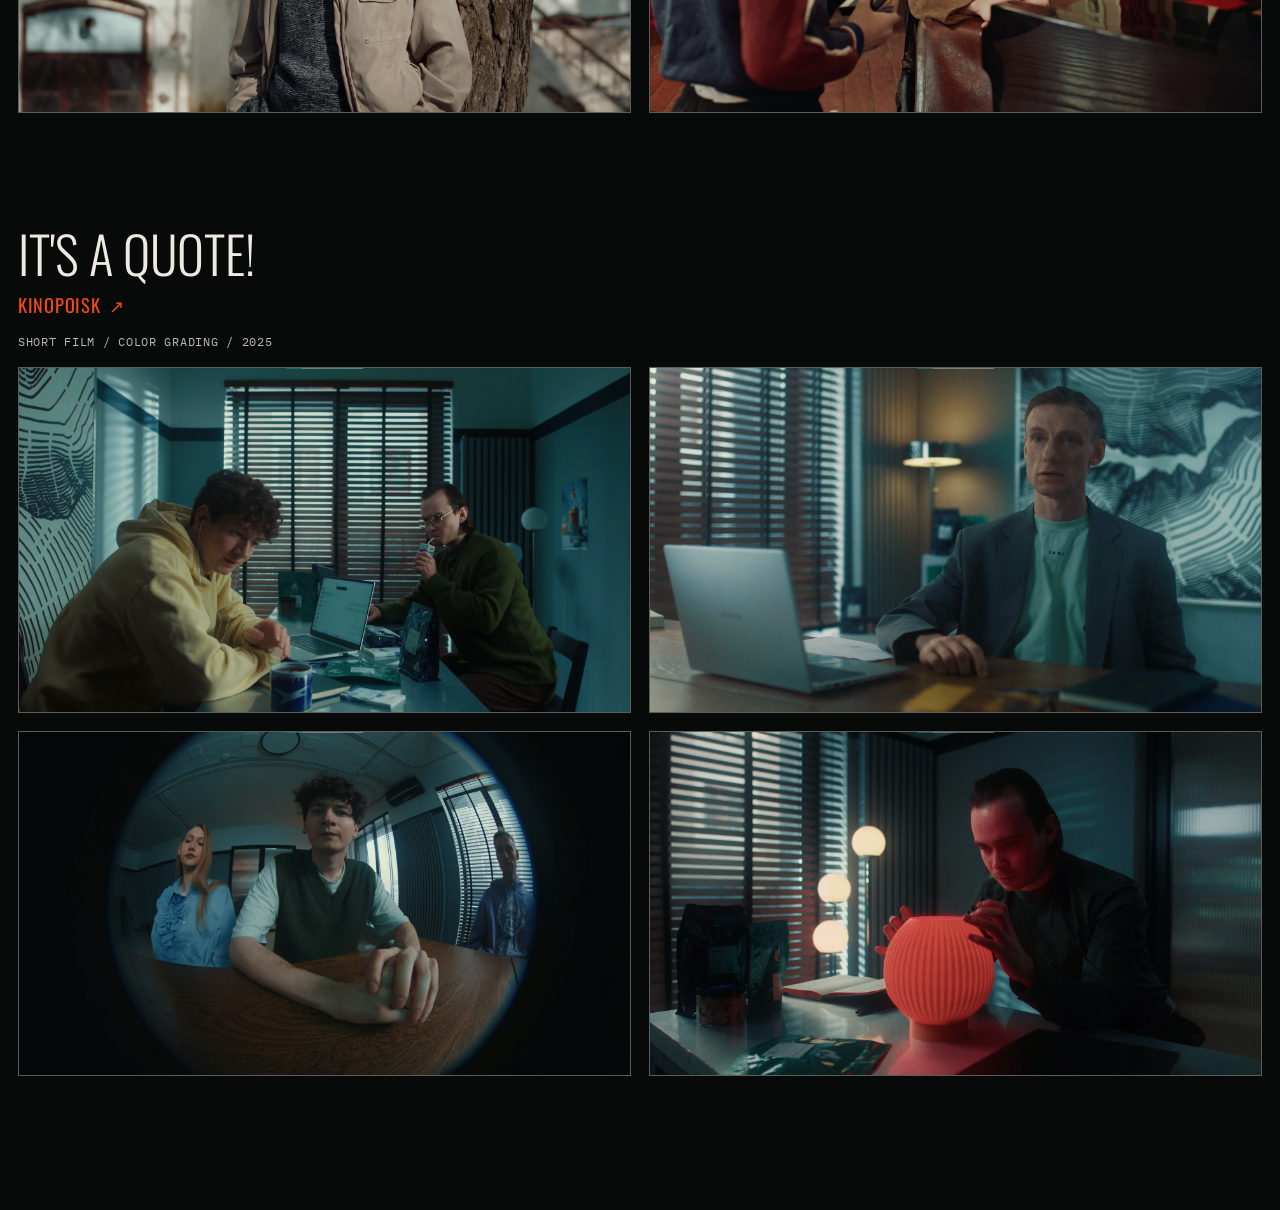
==== commit 3a6aafab: "Publish Motion-first navigation and refreshed CV" ====
--- a/color.html
+++ b/color.html
@@ -29,7 +29,7 @@
     </section>
     <div data-color-projects></div>
   </main>
-  <script src="assets/content.js?v=20261024-1"></script>
-  <script src="assets/app.js?v=images-i26"></script>
+  <script src="assets/content.js?v=cv-nav-20261027"></script>
+  <script src="assets/app.js?v=cv-nav-20261027"></script>
 </body>
 </html>
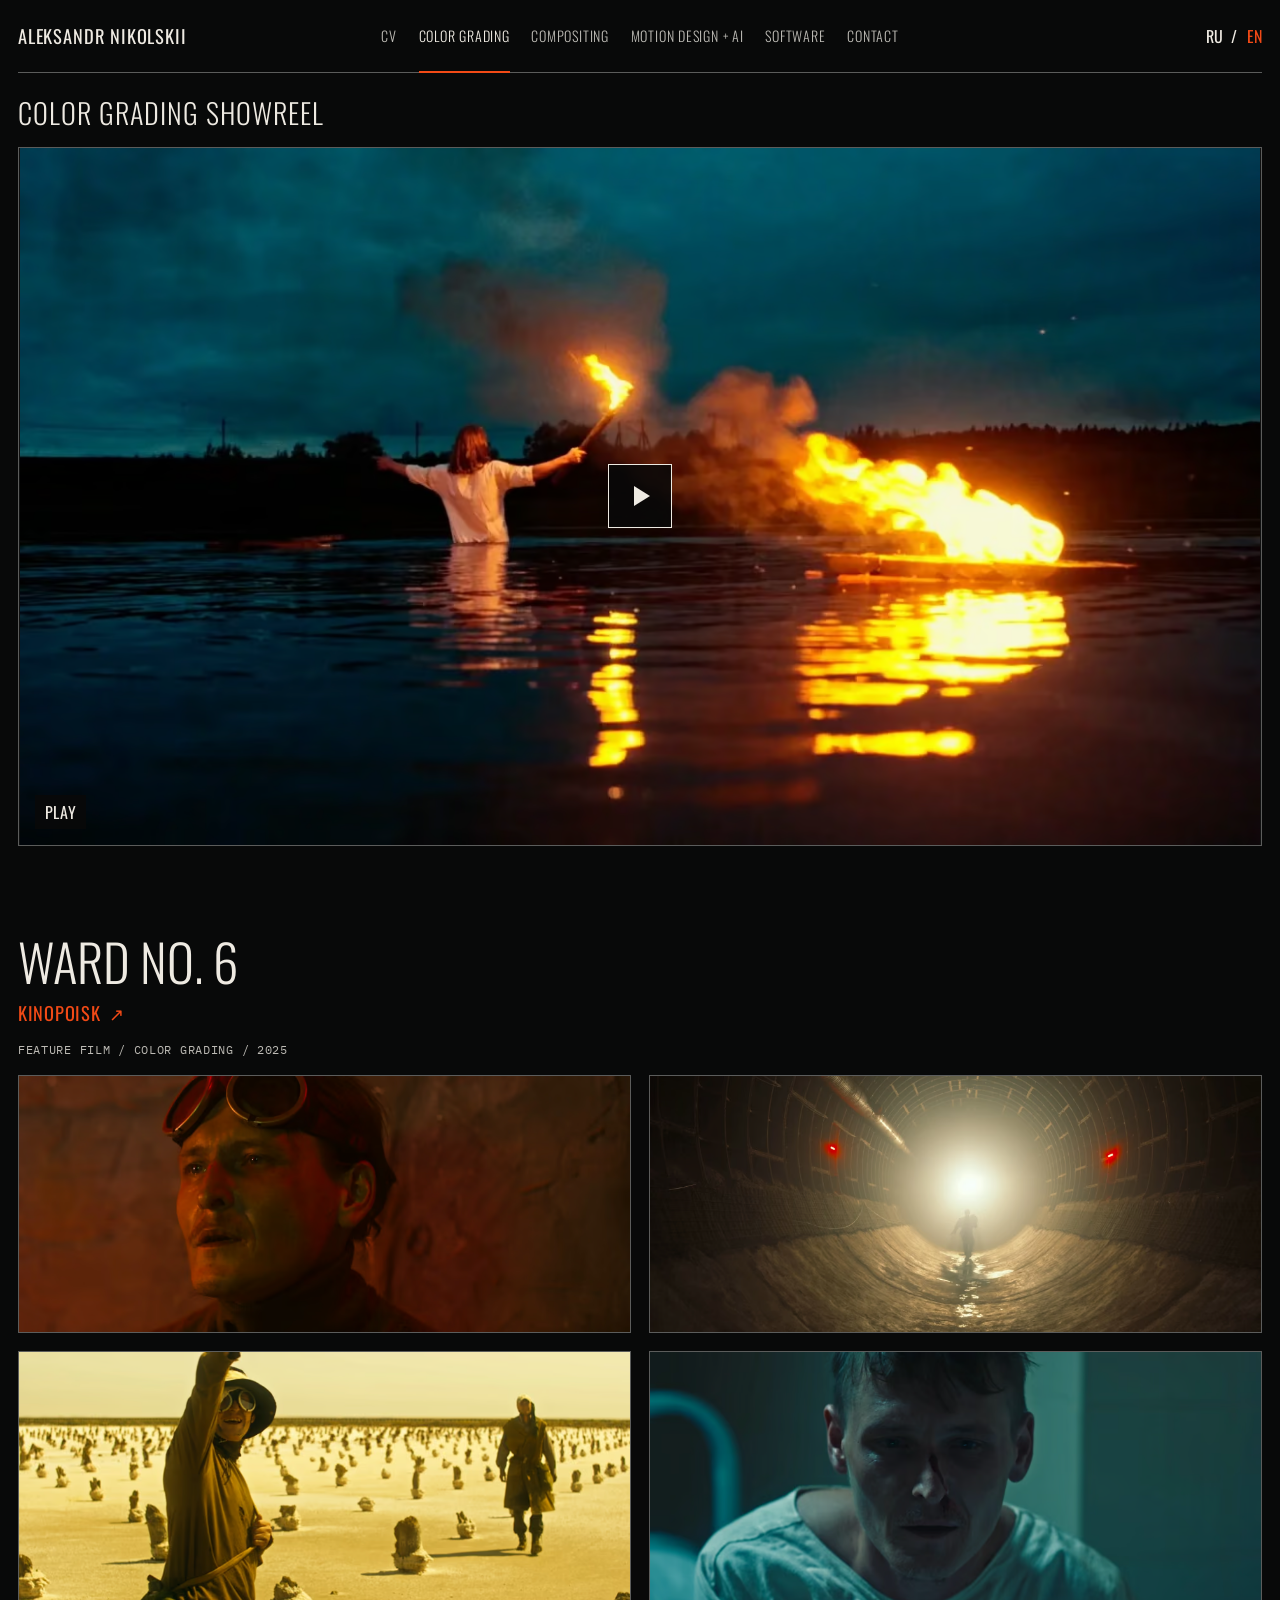
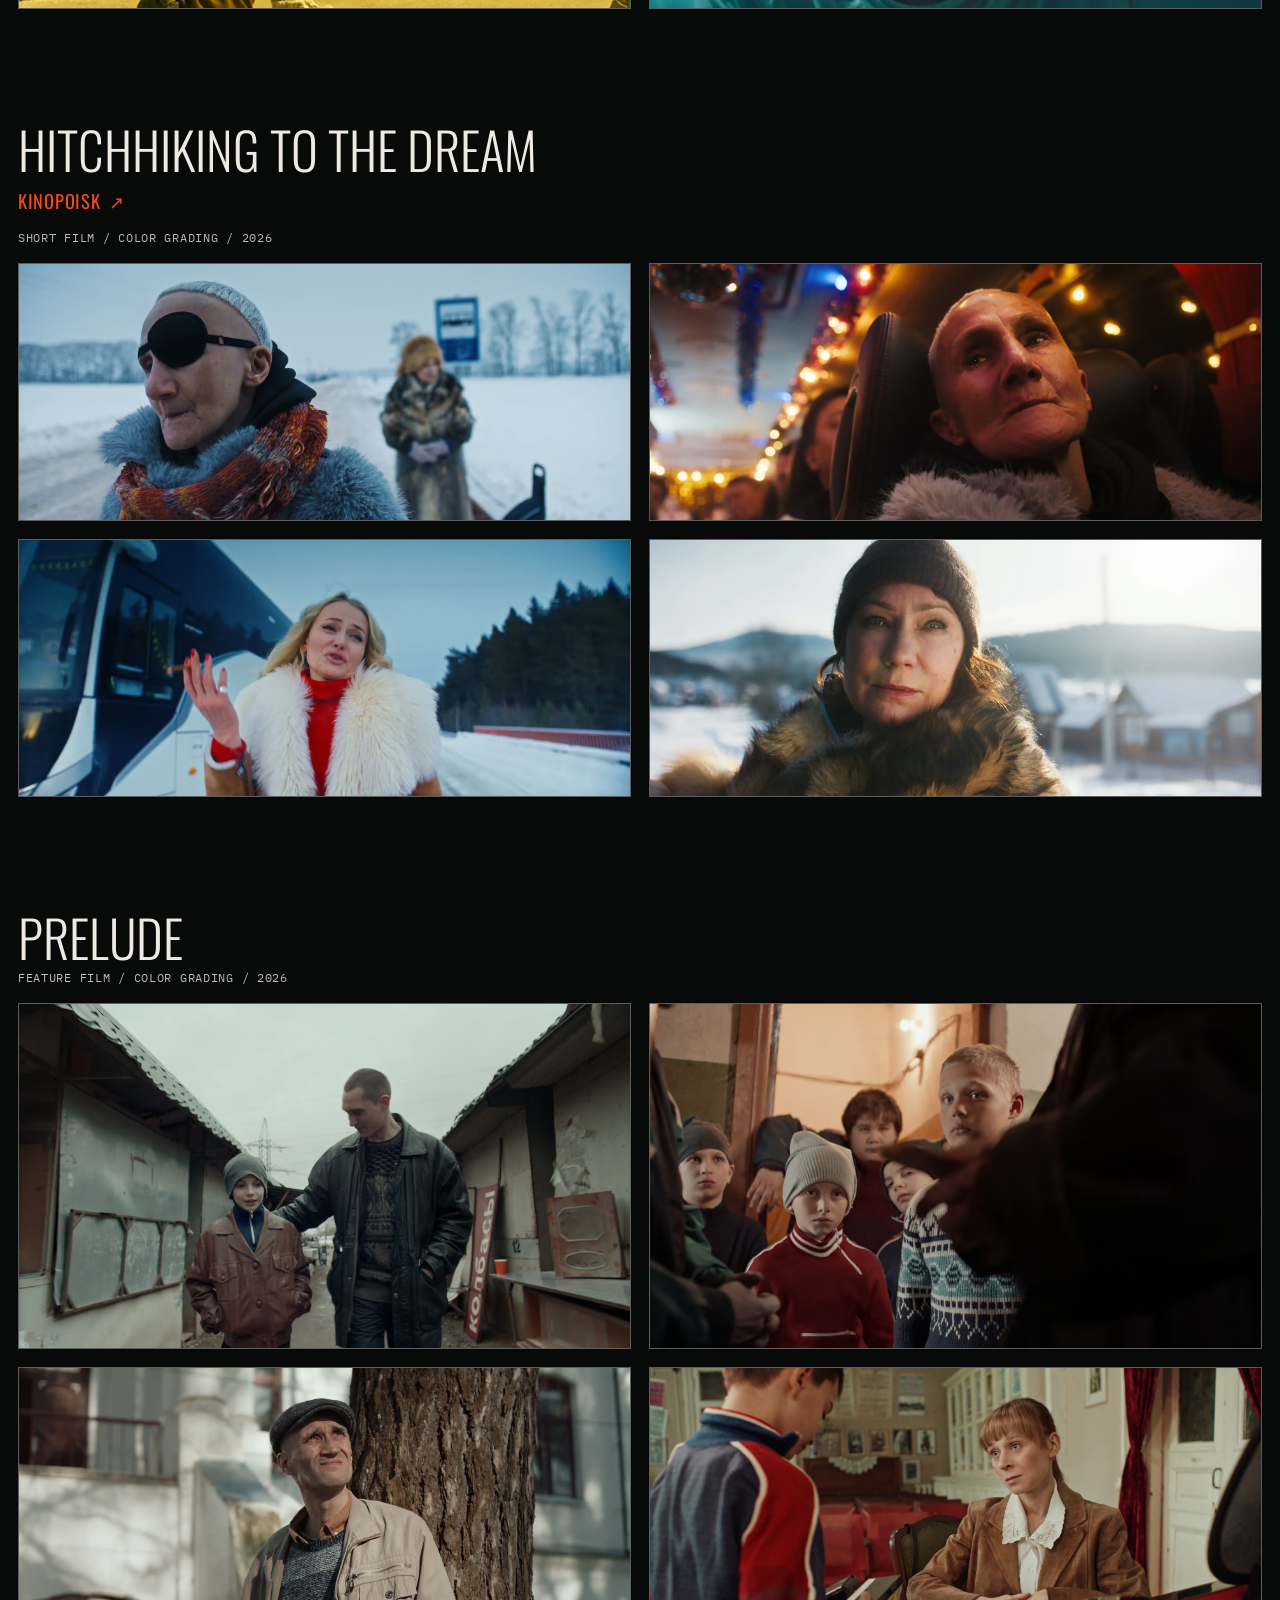
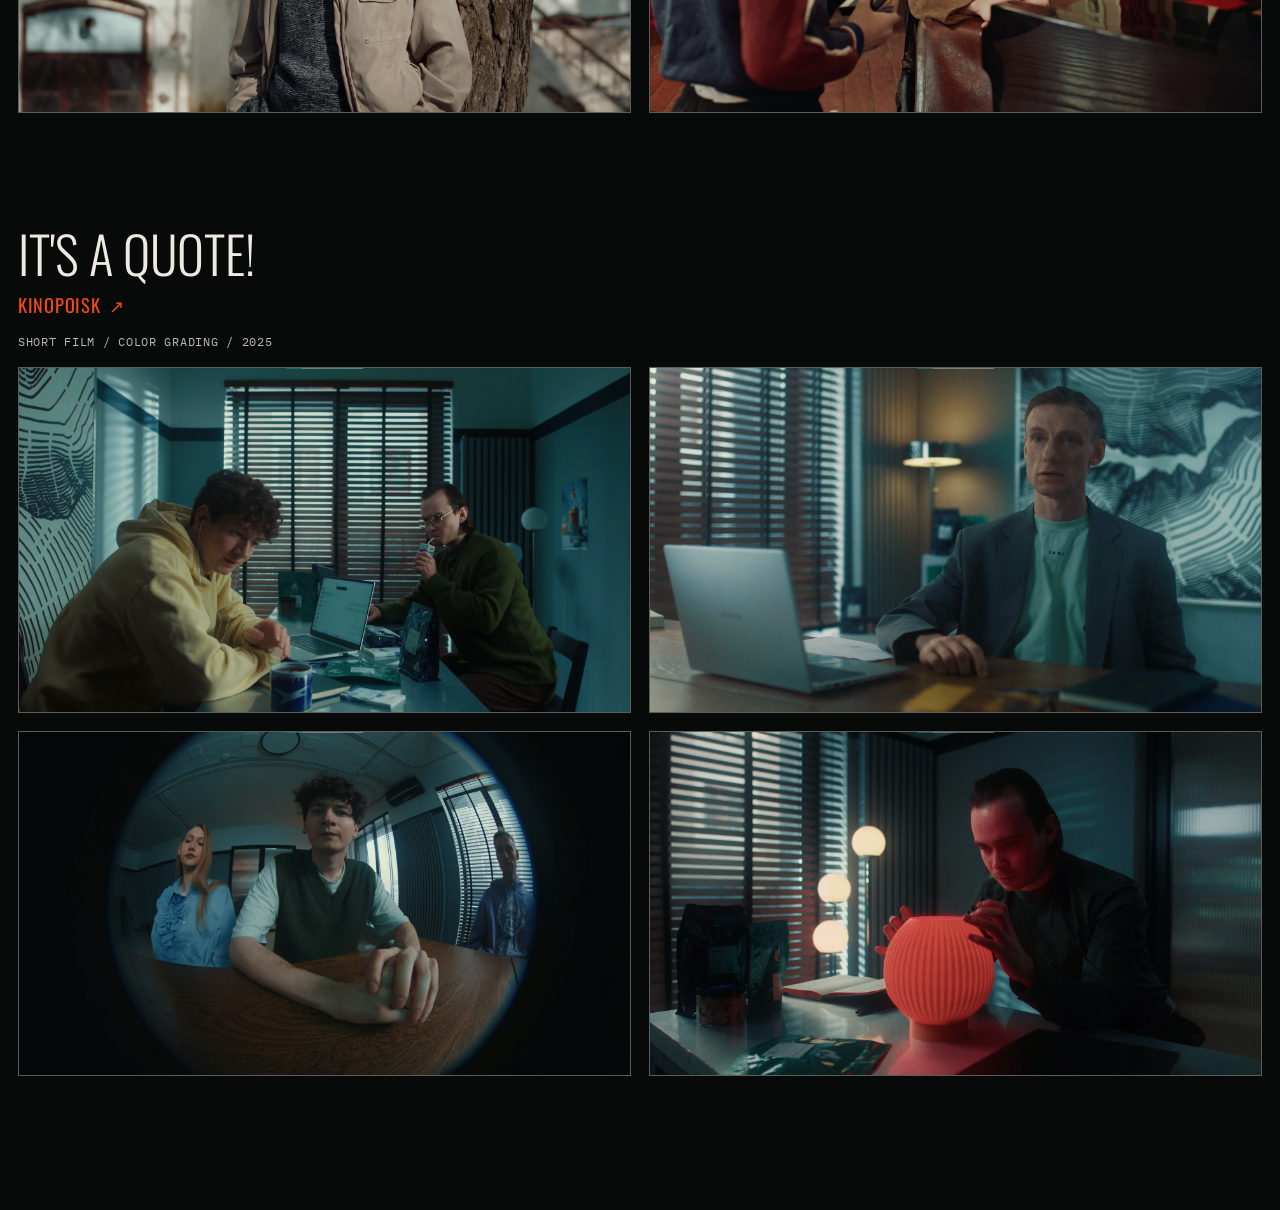
==== commit 9e5c15f5: "Publish color-first navigation on portfolio" ====
--- a/color.html
+++ b/color.html
@@ -30,6 +30,6 @@
     <div data-color-projects></div>
   </main>
   <script src="assets/content.js?v=cv-nav-20261027"></script>
-  <script src="assets/app.js?v=cv-nav-20261027"></script>
+  <script src="assets/app.js?v=nav-order-20261118"></script>
 </body>
 </html>
